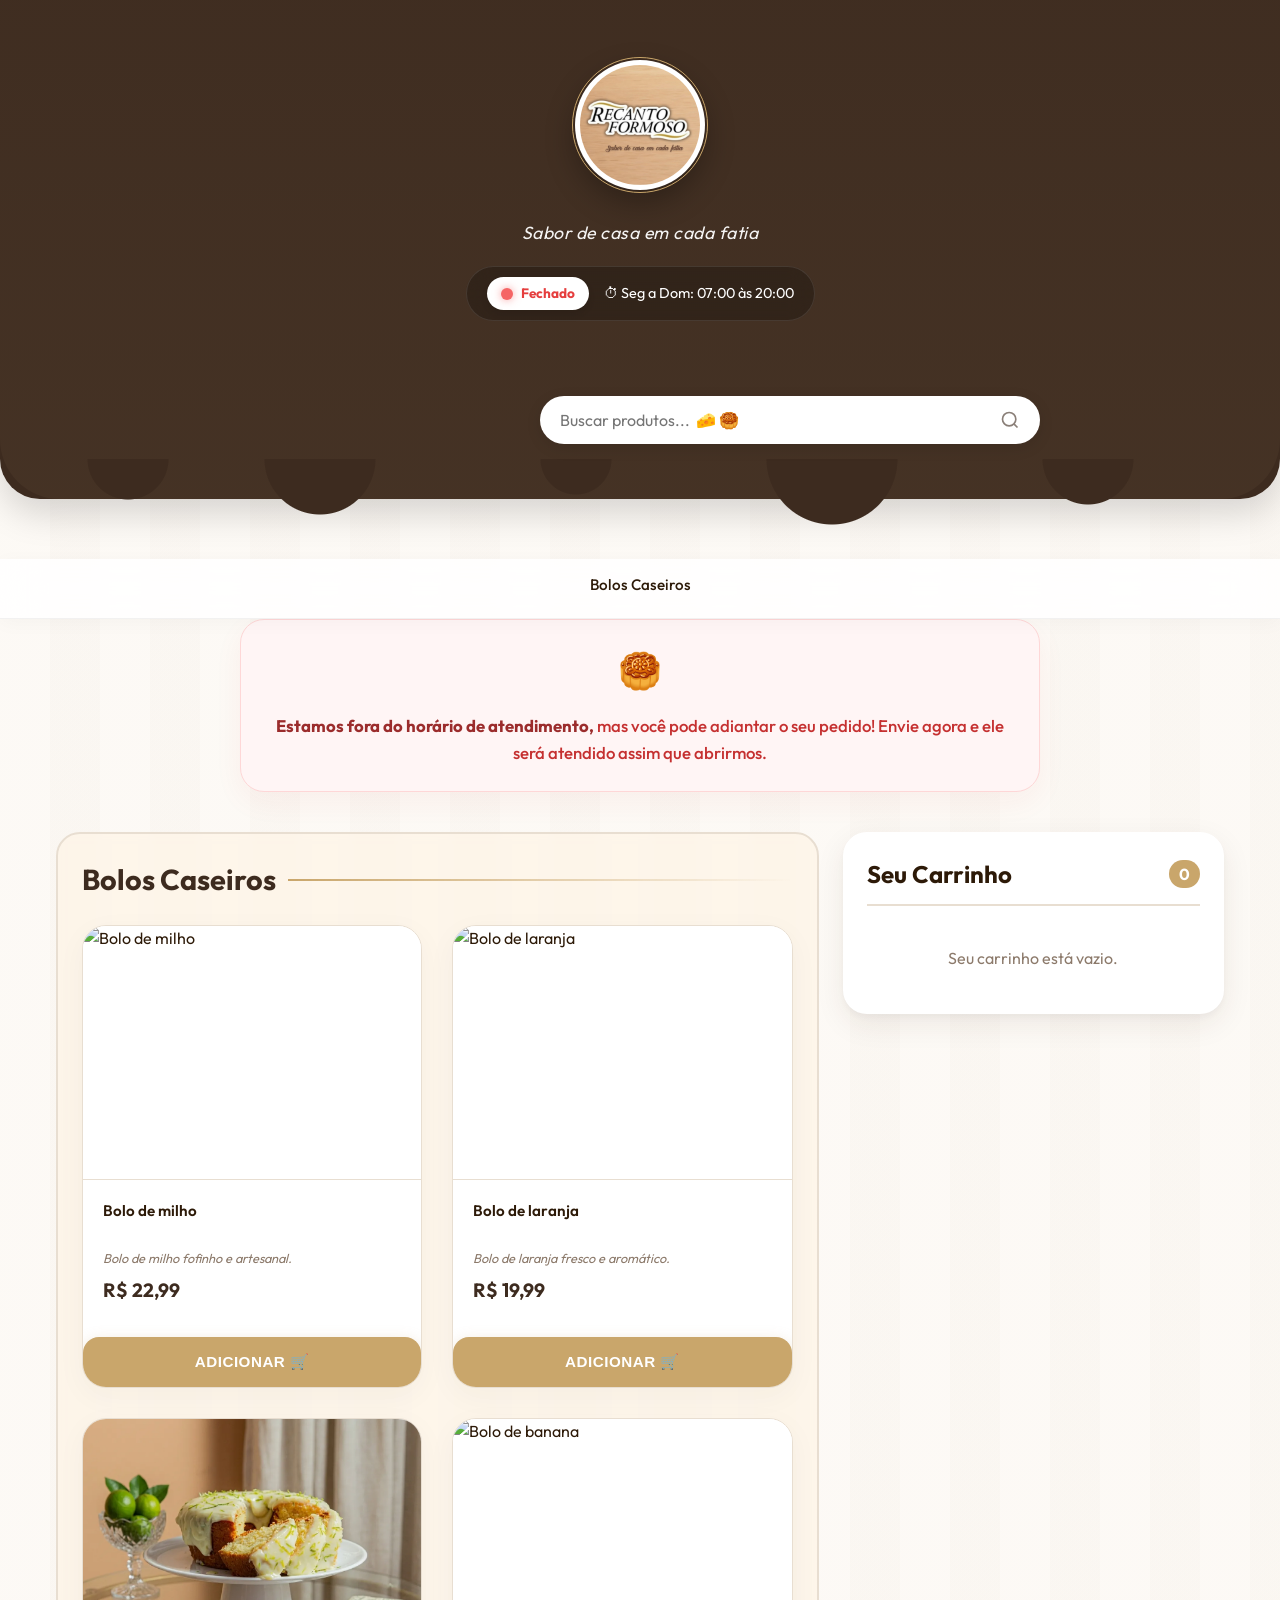
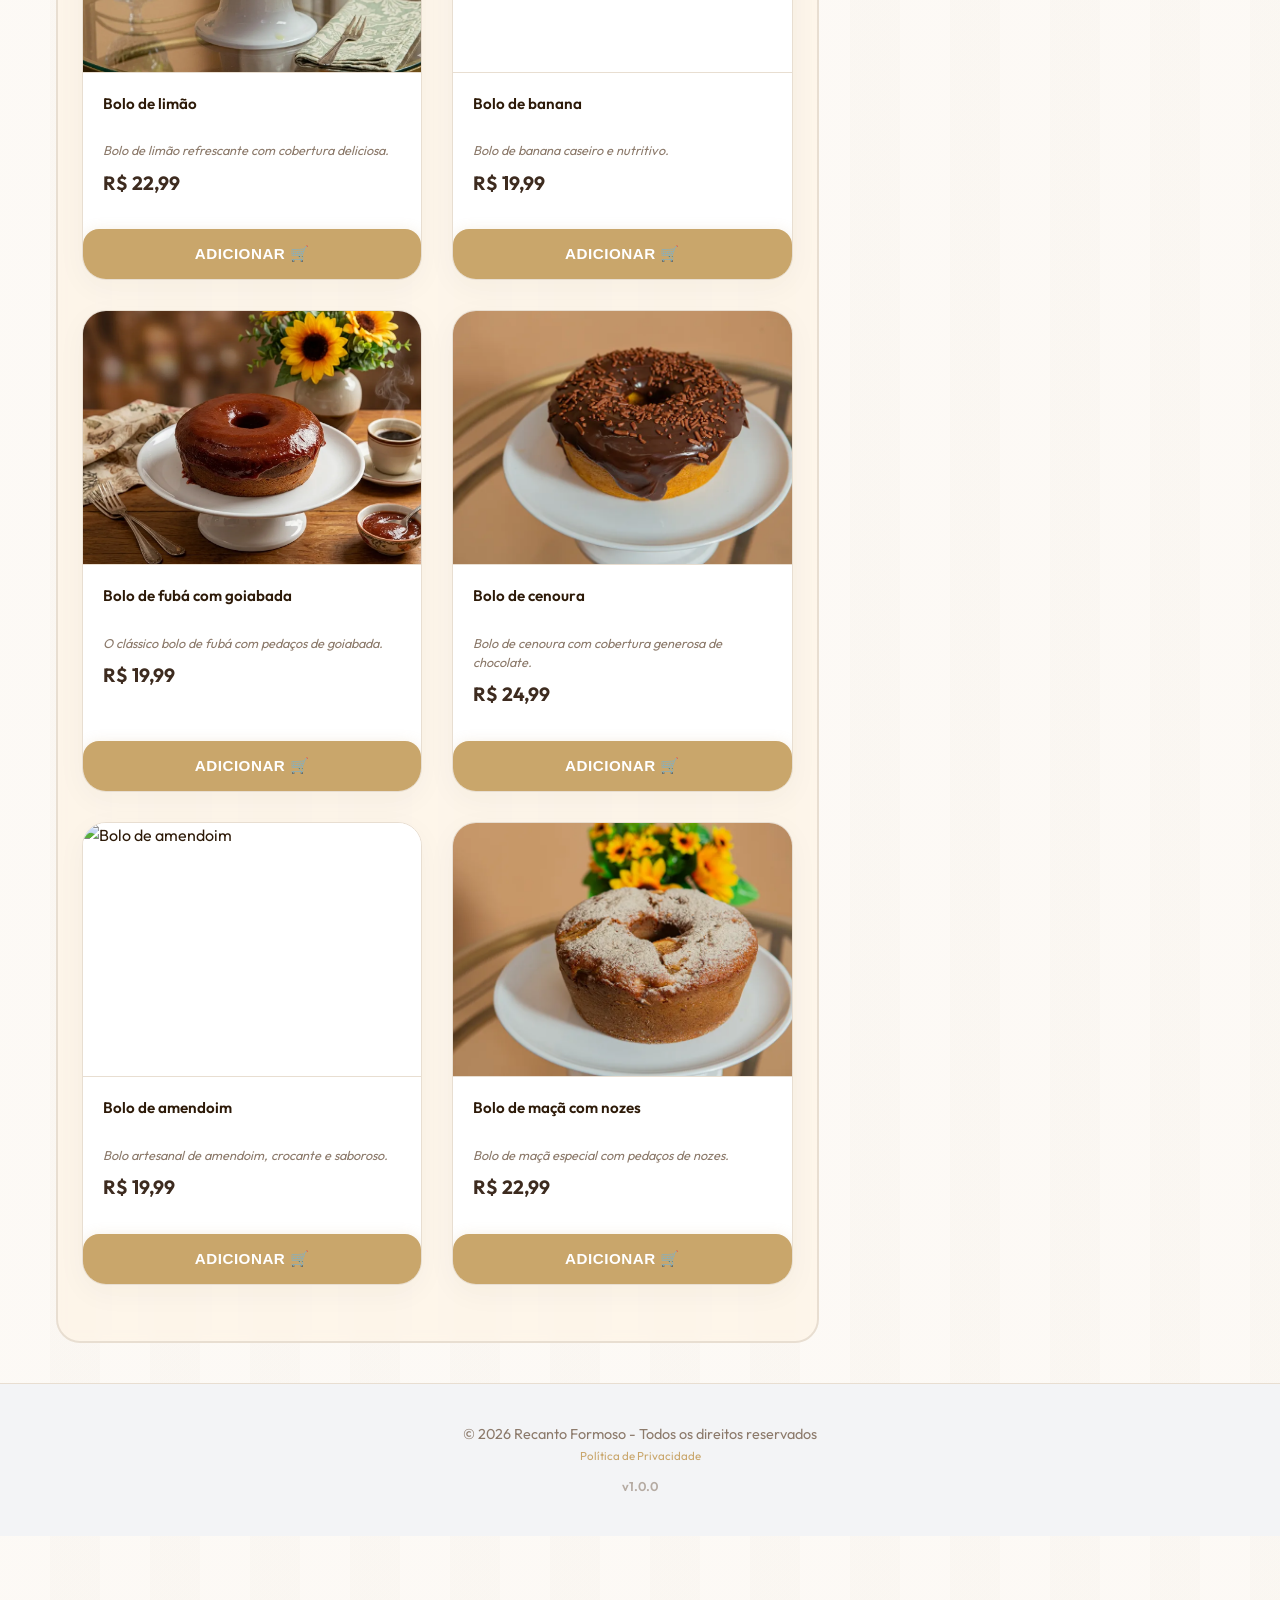
==== index.html @ d9a9cc1a "style: replace cream cake emoji with caseiro cake emoji" ====
<!DOCTYPE html>
<html lang="pt-BR">

<head>
    <meta charset="UTF-8">
    <meta name="viewport" content="width=device-width, initial-scale=1.0">
    <title>Recanto Formoso | Bolos Artesanais e Caseiros com Entrega</title>
    <meta name="description" content="Encomende os melhores bolos artesanais e caseiros de Taubaté no Recanto Formoso. Bolos frescos, receitas de família e entrega rápida em Taubaté e região. Peça pelo WhatsApp!">
    <meta name="keywords" content="bolos taubaté, bolo caseiro taubaté, entrega de bolos taubaté, recanto formoso, bolos artesanais">
    <link rel="icon" type="image/png" href="./favicon-96x96.png" sizes="96x96" />
    <link rel="shortcut icon" href="./favicon.ico" />
    <link rel="apple-touch-icon" sizes="180x180" href="./apple-touch-icon.png" />
    <meta name="apple-mobile-web-app-title" content="Recanto Formoso" />
    <meta name="mobile-web-app-capable" content="yes">
    <meta name="apple-mobile-web-app-capable" content="yes">
    <meta name="apple-mobile-web-app-status-bar-style" content="black-translucent">
    <meta name="theme-color" content="#4a3728">
    <link rel="canonical" href="https://bolos.recantoformoso.com/" />
    
    <!-- Open Graph / Facebook -->
    <meta property="og:type" content="website">
    <meta property="og:url" content="https://bolos.recantoformoso.com/">
    <meta property="og:title" content="Recanto Formoso | Bolos Artesanais">
    <meta property="og:description" content="Encomende os melhores bolos artesanais e caseiros de Taubaté. Peça pelo nosso aplicativo!">
    <meta property="og:image" content="https://bolos.recantoformoso.com/imgs/logo-recanto-fundo-out.png">

    <!-- Twitter -->
    <meta property="twitter:card" content="summary_large_image">
    <meta property="twitter:url" content="https://bolos.recantoformoso.com/">
    <meta property="twitter:title" content="Recanto Formoso | Bolos Artesanais">
    <meta property="twitter:description" content="Encomende os melhores bolos artesanais e caseiros de Taubaté. Peça pelo nosso aplicativo!">
    <meta property="twitter:image" content="https://bolos.recantoformoso.com/imgs/logo-recanto-fundo-out.png">

    <link rel="manifest" href="manifest.json" />
    <link rel="stylesheet" href="style.css">
    <link rel="preconnect" href="https://fonts.googleapis.com">
    <link rel="preconnect" href="https://fonts.gstatic.com" crossorigin>
    <link href="https://fonts.googleapis.com/css2?family=Outfit:wght@300;400;600;700&display=swap" rel="stylesheet">
    
    <!-- JSON-LD Structured Data for Local SEO -->
    <script type="application/ld+json">
    {
      "@context": "https://schema.org",
      "@type": "Bakery",
      "name": "Recanto Formoso",
      "image": "imgs/logo-recanto-fundo-out.png",
      "@id": "https://bolos.recantoformoso.com/",
      "url": "https://bolos.recantoformoso.com/",
      "telephone": "+5512992595613",
      "priceRange": "$",
      "address": {
        "@type": "PostalAddress",
        "streetAddress": "Recanto Formoso",
        "addressLocality": "Taubaté",
        "addressRegion": "SP",
        "addressCountry": "BR"
      },
      "openingHoursSpecification": {
        "@type": "OpeningHoursSpecification",
        "dayOfWeek": [
          "Monday", "Tuesday", "Wednesday", "Thursday", "Friday", "Saturday", "Sunday"
        ],
        "opens": "07:00",
        "closes": "20:00"
      },
      "areaServed": [
        {
          "@type": "City",
          "name": "Taubaté"
        },
        {
          "@type": "City",
          "name": "Tremembé"
        },
        {
          "@type": "City",
          "name": "Pindamonhangaba"
        }
      ]
    }
    </script>
</head>

<body>

    <!-- Header / Banner -->
    <header class="store-header">
        <div class="header-overlay"></div>
        <div class="header-content">
            <img src="imgs/logo.jpeg" alt="Recanto Formoso" class="store-logo">
            <h1 class="store-name hidden">Recanto Formoso</h1>
            <p class="store-subtitle">Sabor de casa em cada fatia</p>
            <div class="store-info">
                <div id="store-status" class="status-badge">
                    <span class="status-dot"></span>
                    <span class="status-text">Fechado</span>
                </div>
                <span class="opening-hours">⏱ Seg a Dom: 07:00 às 20:00</span>
            </div>

            <!-- Search Bar -->
            <div class="search-container">
                <input type="text" id="product-search" placeholder="Buscar produtos...  🧀 🥮" onkeyup="filterMenu()">
                <svg class="search-icon" viewBox="0 0 24 24" width="20" height="20" stroke="currentColor"
                    stroke-width="2" fill="none">
                    <circle cx="11" cy="11" r="8"></circle>
                    <line x1="21" y1="21" x2="16.65" y2="16.65"></line>
                </svg>
            </div>
        </div>
    </header>

    <!-- Category Nav Bar -->
    <nav class="category-nav" id="category-nav">
        <!-- Categories will be injected here -->
    </nav>

    <!-- Out of hours banner -->
    <div id="closed-banner" class="closed-banner hidden">
        <div class="banner-content">
            <div class="banner-header-icon">🥮</div>
            <p><strong>Estamos fora do horário de atendimento,</strong> mas você pode adiantar o seu pedido! Envie agora e ele será atendido assim que abrirmos.</p>
        </div>
    </div>

    <!-- Main Container -->
    <main class="container">
        <!-- Menu Section -->
        <section class="menu-section" id="menu-section">
            <!-- Categories will be injected here -->
        </section>

        <!-- Cart Section -->
        <section class="cart-section">
            <div class="cart-header">
                <h2>Seu Carrinho</h2>
                <span id="cart-count" class="cart-badge">0</span>
            </div>

            <div id="cart-items" class="cart-items">
                <p class="empty-cart-msg">Seu carrinho está vazio.</p>
            </div>

            <div class="cart-summary hidden" id="cart-summary">
                <div class="cart-row">
                    <span>Subtotal:</span>
                    <span id="subtotal-price">R$ 0,00</span>
                </div>
                <div class="cart-row" id="delivery-fee-row">
                    <span>Taxa de Entrega:</span>
                    <span id="delivery-fee-value">R$ 0,00</span>
                </div>
                <div class="cart-total">
                    <span>Total:</span>
                    <span id="total-price">R$ 0,00</span>
                </div>

                <div class="checkout-form">
                    <h3>Finalizar Pedido</h3>

                    <div class="form-group">
                        <label for="customer-name">Seu Nome</label>
                        <input type="text" id="customer-name" placeholder="Ex: João Silva" required>
                    </div>

                    <div class="form-group">
                        <label>Tipo de Entrega</label>
                        <div class="delivery-options">
                            <label class="radio-label">
                                <input type="radio" name="delivery-type" value="entrega"
                                    onchange="toggleAddress()">
                                Entregar em Casa
                            </label>
                            <label class="radio-label">
                                <input type="radio" name="delivery-type" value="retirada" checked onchange="toggleAddress()">
                                Retirar na Loja
                            </label>
                        </div>
                    </div>

                    <div class="form-group" id="address-group">
                        <label for="customer-address">Endereço de Entrega</label>
                        <input type="text" id="customer-address" placeholder="Rua, Número, Bairro">
                    </div>

                    <div class="form-group">
                        <label for="order-notes">Observações (opcional)</label>
                        <textarea id="order-notes" rows="2"
                            placeholder="Ex: Troco para 50, sem açúcar no suco..."></textarea>
                    </div>

                    <button class="btn-primary" id="btn-checkout" onclick="sendToWhatsApp()">
                        <svg viewBox="0 0 24 24" width="24" height="24" stroke="currentColor" stroke-width="2"
                            fill="none" stroke-linecap="round" stroke-linejoin="round">
                            <path
                                d="M22 16.92v3a2 2 0 0 1-2.18 2 19.79 19.79 0 0 1-8.63-3.07 19.5 19.5 0 0 1-6-6 19.79 19.79 0 0 1-3.07-8.67A2 2 0 0 1 4.11 2h3a2 2 0 0 1 2 1.72 12.84 12.84 0 0 0 .7 2.81 2 2 0 0 1-.45 2.11L8.09 9.91a16 16 0 0 0 6 6l1.27-1.27a2 2 0 0 1 2.11-.45 12.84 12.84 0 0 0 2.81.7A2 2 0 0 1 22 16.92z">
                            </path>
                        </svg>
                        Enviar pedido pelo WhatsApp
                    </button>
                </div>
            </div>
        </section>
    </main>

    <!-- Floating Cart Button for Mobile -->
    <button class="floating-cart" id="floating-cart" onclick="scrollToCart()">
        <div class="floating-cart-content">
            <span class="floating-cart-icon">🛒</span>
            <div class="floating-cart-info">
                <span class="floating-cart-text">Ver Carrinho</span>
                <span class="floating-cart-details">
                    <span id="floating-cart-count">0</span> itens • <span id="floating-cart-total">R$ 0,00</span>
                </span>
            </div>
        </div>
    </button>

    <footer class="main-footer">
        <p>&copy; 2026 Recanto Formoso - Todos os direitos reservados</p>
        <p><a href="privacidade.html" style="color: #c9a66b; text-decoration: none; font-size: 0.8em;">Política de Privacidade</a></p>
        <p class="app-version">v<span id="app-version-val">0.0.0</span></p>
    </footer>

    <script src="data.js"></script>
    <script src="app.js"></script>
</body>

</html>
---- style.css ----
:root {
    --primary: #3d2b1f; /* Marrom Chocolate Intenso */
    --primary-light: #4a3728;
    --accent: #c9a66b; /* Dourado Logo */
    --accent-light: #dfc18d;
    --bg-color: #faf7f2; /* Creme suave */
    --card-bg: #ffffff;
    --text-main: #2d1a08;
    --text-muted: #8c7a6b;
    --success: #27ae60;
    --danger: #e74c3c;
    --border: #e8ded1;
    --shadow: 0 10px 30px rgba(61, 43, 31, 0.08), 0 4px 8px rgba(61, 43, 31, 0.04);
    --border-radius: 24px;
}

/* Simulação de textura de madeira */
.wood-texture {
    background-color: #fdfaf6;
    background-image: 
        repeating-linear-gradient(90deg, transparent, transparent 50px, rgba(210, 193, 174, 0.1) 50px, rgba(210, 193, 174, 0.1) 100px),
        linear-gradient(rgba(255, 255, 255, 0.5), rgba(255, 255, 255, 0.5));
}

* {
    margin: 0;
    padding: 0;
    box-sizing: border-box;
}

body {
    font-family: 'Outfit', sans-serif;
    background-color: var(--bg-color);
    background-image: 
        repeating-linear-gradient(90deg, transparent, transparent 50px, rgba(210, 193, 174, 0.05) 50px, rgba(210, 193, 174, 0.05) 100px),
        linear-gradient(rgba(253, 250, 246, 0.8), rgba(253, 250, 246, 0.8));
    color: var(--text-main);
    line-height: 1.5;
    padding-bottom: 80px;
    /* space for mobile floating cart */
}

/* Header */
.store-header {
    position: relative;
    background: #4a3728;
    padding: 60px 20px 120px 20px;
    text-align: center;
    color: white;
    border-bottom-left-radius: 60px;
    border-bottom-right-radius: 60px;
    box-shadow: 0 15px 35px rgba(0,0,0,0.2);
    margin-bottom: 80px;
    overflow: visible;
}

/* Efeito Chocolate Pingando Mais Orgânico */
.store-header::after {
    content: "";
    position: absolute;
    bottom: -40px;
    left: 0;
    width: 100%;
    height: 80px;
    background-image: 
        radial-gradient(circle at 10% 0%, var(--primary) 40px, transparent 41px),
        radial-gradient(circle at 25% 0%, var(--primary) 55px, transparent 56px),
        radial-gradient(circle at 45% 0%, var(--primary) 35px, transparent 36px),
        radial-gradient(circle at 65% 0%, var(--primary) 65px, transparent 66px),
        radial-gradient(circle at 85% 0%, var(--primary) 45px, transparent 46px);
    background-size: 100% 100%;
    z-index: 1;
}

.header-content {
    position: relative;
    z-index: 2;
    max-width: 800px;
    margin: 0 auto;
}

.store-logo {
    width: 130px;
    height: 130px;
    aspect-ratio: 1 / 1;
    object-fit: cover;
    border-radius: 50%;
    border: 5px solid rgba(255, 255, 255, 0.2);
    margin-bottom: 24px;
    background: white;
    box-shadow: 0 12px 30px rgba(0, 0, 0, 0.3);
    transition: all 0.4s cubic-bezier(0.175, 0.885, 0.32, 1.275);
    outline: 1px solid var(--accent);
    outline-offset: 2px;
}

.store-logo:hover {
    transform: scale(1.08) rotate(5deg);
}

.store-name {
    font-size: 2.5rem;
    font-weight: 700;
    margin-bottom: 8px;
    text-shadow: 1px 1px 3px rgba(0, 0, 0, 0.2);
}

.store-subtitle {
    font-size: 1.1rem;
    font-weight: 400;
    opacity: 0.95;
    margin-bottom: 20px;
    letter-spacing: 0.5px;
    font-style: italic;
}

.store-header {
    position: relative;
    background: var(--primary);
    padding: 60px 20px 80px 20px;
    text-align: center;
    color: white;
    border-bottom-left-radius: 40px;
    border-bottom-right-radius: 40px;
    box-shadow: 0 15px 35px rgba(0,0,0,0.15);
    margin-bottom: 60px;
    overflow: visible;
}

.header-overlay {
    position: absolute;
    top: 0;
    left: 0;
    width: 100%;
    height: 100%;
    background: linear-gradient(180deg, rgba(74, 55, 40, 0.2) 0%, rgba(74, 55, 40, 0.6) 100%);
    border-bottom-left-radius: 60px;
    border-bottom-right-radius: 60px;
    pointer-events: none;
}

.store-info {
    display: inline-flex;
    align-items: center;
    justify-content: center;
    gap: 15px;
    background: rgba(0, 0, 0, 0.25);
    padding: 10px 20px;
    border-radius: 100px;
    backdrop-filter: blur(12px);
    border: 1px solid rgba(255, 255, 255, 0.1);
    font-size: 0.9rem;
    margin-bottom: 25px;
}

/* Search Container repositioned to float */
.search-container {
    position: absolute;
    bottom: -25px;
    left: 50%;
    transform: translateX(-50%);
    width: 90%;
    max-width: 600px;
    z-index: 10;
}

.search-container input {
    width: 100%;
    padding: 16px 50px 16px 24px;
    border-radius: 50px;
    border: none;
    background: white;
    box-shadow: 0 10px 30px rgba(0, 0, 0, 0.1);
    font-size: 1rem;
    color: var(--text-main);
    outline: none;
    transition: all 0.3s ease;
}

.search-container input:focus {
    box-shadow: 0 10px 35px rgba(201, 166, 107, 0.2);
    transform: translateY(-2px);
}

.search-icon {
    position: absolute;
    right: 20px;
    top: 50%;
    transform: translateY(-50%);
    color: var(--accent);
}

.hidden {
    display: none !important;
}

/* Container Layout */
.container {
    max-width: 1200px;
    margin: 20px auto;
    padding: 0 16px;
    display: grid;
    grid-template-columns: 1fr;
    gap: 24px;
}

@media (min-width: 768px) {
    .container {
        grid-template-columns: 2fr 1fr;
        align-items: start;
    }
}

/* Menu Section */
.menu-section {
    background: rgba(254, 244, 229, 0.7);
    padding: 24px;
    border-radius: var(--border-radius);
    border: 2px solid var(--border);
    backdrop-filter: blur(5px);
}

.category-block {
    margin-bottom: 32px;
}

.category-title {
    font-size: 1.8rem;
    font-weight: 700;
    margin-bottom: 24px;
    color: var(--primary);
    display: flex;
    align-items: center;
    gap: 12px;
}

.category-title::after {
    content: "";
    flex: 1;
    height: 2px;
    background: linear-gradient(90deg, var(--accent) 0%, transparent 100%);
}

.product-grid {
    display: grid;
    grid-template-columns: 1fr; /* Default mobile is 1 col for impact */
    gap: 20px;
}

@media (min-width: 480px) {
    .product-grid {
        grid-template-columns: repeat(2, 1fr);
        gap: 16px;
    }
}

@media (min-width: 992px) {
    .product-grid {
        grid-template-columns: repeat(auto-fill, minmax(280px, 1fr));
        gap: 30px;
    }
}

.product-card {
    background: var(--card-bg);
    border-radius: var(--border-radius);
    padding: 0;
    box-shadow: 0 8px 30px rgba(61, 43, 31, 0.04);
    display: flex;
    flex-direction: column;
    border: 1px solid var(--border);
    transition: all 0.5s cubic-bezier(0.23, 1, 0.32, 1);
    height: 100%;
    overflow: hidden;
}

.product-card:hover {
    transform: translateY(-10px);
    box-shadow: 0 20px 45px rgba(61, 43, 31, 0.15);
    border-color: var(--accent);
}

.product-image {
    width: 100%;
    aspect-ratio: 4/3;
    object-fit: cover;
    background: #fff;
    border-bottom: 1px solid var(--border);
    transition: transform 0.5s ease;
}

.product-card:hover .product-image {
    transform: scale(1.1);
}

.product-info {
    padding: 20px;
    flex: 1;
    display: flex;
    flex-direction: column;
}

.product-name {
    font-size: 0.95rem;
    font-weight: 600;
    margin-bottom: 4px;
    display: -webkit-box;
    -webkit-line-clamp: 2;
    -webkit-box-orient: vertical;
    overflow: hidden;
    height: 2.8rem;
}

.product-unit {
    font-size: 0.8rem;
    color: var(--text-muted);
    margin-bottom: 8px;
    font-style: italic;
}

.product-price {
    font-weight: 700;
    color: var(--primary);
    font-size: 1.2rem;
    margin-bottom: 12px;
    display: flex;
    justify-content: space-between;
}

.btn-add {
    background: var(--accent);
    color: white;
    border: none;
    padding: 16px;
    border-radius: 16px;
    font-weight: 700;
    font-size: 0.95rem;
    cursor: pointer;
    width: 100%;
    display: flex;
    align-items: center;
    justify-content: center;
    gap: 10px;
    text-transform: uppercase;
    letter-spacing: 0.5px;
    transition: all 0.3s;
    box-shadow: 0 4px 15px rgba(201, 166, 107, 0.3);
}

.btn-add:hover {
    background: var(--primary);
    transform: translateY(-2px);
}

.btn-add:active {
    transform: scale(0.95);
}

.qty-selector {
    display: flex;
    align-items: center;
    justify-content: space-between;
    background: #f8f9fa;
    padding: 8px;
    border-radius: 16px;
    border: 1px solid var(--border);
}

.btn-qty-card {
    width: 44px;
    height: 44px;
    border-radius: 12px;
    border: none;
    background: white;
    color: var(--primary);
    font-weight: 700;
    font-size: 1.2rem;
    cursor: pointer;
    box-shadow: 0 2px 5px rgba(0,0,0,0.05);
    display: flex;
    align-items: center;
    justify-content: center;
    transition: all 0.2s;
}

.btn-qty-card:active {
    background: var(--border);
}

.card-qty-value {
    font-weight: 800;
    font-size: 1.2rem;
    color: var(--primary);
}

/* Cart Section */
.cart-section {
    background: var(--card-bg);
    border-radius: var(--border-radius);
    padding: 24px;
    box-shadow: var(--shadow);
    position: sticky;
    top: 20px;
}

.cart-header {
    display: flex;
    justify-content: space-between;
    align-items: center;
    margin-bottom: 20px;
    border-bottom: 2px solid var(--border);
    padding-bottom: 12px;
}

.cart-badge {
    background: var(--accent);
    color: white;
    padding: 2px 10px;
    border-radius: 20px;
    font-weight: bold;
}

.empty-cart-msg {
    color: var(--text-muted);
    text-align: center;
    padding: 20px 0;
}

.cart-item {
    display: flex;
    justify-content: space-between;
    align-items: center;
    padding: 12px 0;
    border-bottom: 1px solid #f3f4f6;
}

.cart-item-info {
    flex: 1;
}

.cart-item-name {
    font-weight: 600;
    font-size: 0.95rem;
}

.cart-item-price {
    color: var(--text-muted);
    font-size: 0.9rem;
}

.cart-controls {
    display: flex;
    align-items: center;
    gap: 8px;
}

.btn-qty {
    background: #f3f4f6;
    border: none;
    width: 28px;
    height: 28px;
    border-radius: 6px;
    font-weight: bold;
    cursor: pointer;
    color: var(--text-main);
}

.btn-qty:hover {
    background: #e5e7eb;
}

.cart-qty {
    font-weight: 600;
    min-width: 20px;
    text-align: center;
}

/* Checkout Form */
.cart-row {
    display: flex;
    justify-content: space-between;
    margin-bottom: 8px;
    font-size: 0.95rem;
    color: var(--text-muted);
}

.cart-total {
    display: flex;
    justify-content: space-between;
    font-size: 1.3rem;
    font-weight: 700;
    margin: 15px 0 20px 0;
    padding-top: 15px;
    border-top: 2px dashed #e5e7eb;
}

.checkout-form h3 {
    margin-bottom: 16px;
}

.form-group {
    margin-bottom: 16px;
}

.form-group label {
    display: block;
    margin-bottom: 6px;
    font-weight: 600;
    font-size: 0.95rem;
}

input[type="text"],
textarea {
    width: 100%;
    padding: 12px;
    border: 1px solid #d1d5db;
    border-radius: 8px;
    font-family: inherit;
    font-size: 1rem;
    outline: none;
    transition: border-color 0.2s;
}

input[type="text"]:focus,
textarea:focus {
    border-color: var(--accent);
}

.delivery-options {
    display: flex;
    gap: 16px;
}

.radio-label {
    display: flex;
    align-items: center;
    gap: 6px;
    cursor: pointer;
    font-size: 0.95rem;
}

.status-badge {
    padding: 6px 14px;
    border-radius: 50px;
    font-size: 0.85rem;
    font-weight: 700;
    display: flex;
    align-items: center;
    gap: 8px;
    background: white;
    box-shadow: 0 4px 10px rgba(0, 0, 0, 0.1);
}

.status-dot {
    width: 12px;
    height: 12px;
    border-radius: 50%;
}

.status-badge.closed .status-text {
    color: #e53e3e;
}

.status-badge.closed .status-dot {
    background: #f56565;
    box-shadow: 0 0 8px rgba(245, 101, 101, 0.6);
}

.status-badge.open .status-text {
    color: #38a169;
}

.status-badge.open .status-dot {
    background: #48bb78;
    box-shadow: 0 0 8px rgba(72, 187, 120, 0.6);
}

.btn-primary {
    background: var(--success);
    color: white;
    border: none;
    width: 100%;
    padding: 14px;
    border-radius: 8px;
    font-size: 1.1rem;
    font-weight: 700;
    cursor: pointer;
    display: flex;
    justify-content: center;
    align-items: center;
    gap: 10px;
    transition: background 0.2s;
    font-family: inherit;
    margin-top: 20px;
}

.btn-primary:hover {
    background: #15803d;
}

.btn-primary:disabled {
    background: #9ca3af;
    cursor: not-allowed;
}

/* Mobile Floating Cart Button */
.floating-cart {
    position: fixed;
    bottom: 30px;
    left: 20px;
    right: 20px;
    background: #3d2b1f; /* Darker brown bar */
    color: #dfc18d; /* Gold text */
    border: none;
    padding: 16px 24px;
    border-radius: 20px;
    font-family: inherit;
    box-shadow: 0 15px 40px rgba(0, 0, 0, 0.4);
    z-index: 100;
    display: none;
    cursor: pointer;
    transition: all 0.3s cubic-bezier(0.23, 1, 0.32, 1);
    border: 1px solid rgba(255, 255, 255, 0.05);
}

.floating-cart:active {
    transform: scale(0.95);
}

.floating-cart-content {
    display: flex;
    align-items: center;
    gap: 15px;
    text-align: left;
}

.floating-cart-icon {
    font-size: 1.5rem;
    background: rgba(197, 157, 51, 0.15);
    width: 45px;
    height: 45px;
    display: flex;
    align-items: center;
    justify-content: center;
    border-radius: 12px;
    color: var(--accent);
}

.floating-cart-info {
    display: flex;
    flex-direction: column;
}

.floating-cart-text {
    font-size: 0.95rem;
    font-weight: 700;
    text-transform: uppercase;
    letter-spacing: 1px;
    color: white;
}

.floating-cart-details {
    font-size: 1.1rem;
    font-weight: 800;
    color: var(--accent);
}

@media (max-width: 767px) {
    .floating-cart {
        display: block;
    }
}

/* Footer */
.main-footer {
    text-align: center;
    padding: 40px 20px;
    background: #f3f4f6;
    color: var(--text-muted);
    font-size: 0.9rem;
    border-top: 1px solid var(--border);
    margin-top: 40px;
}

.app-version {
    margin-top: 10px;
    opacity: 0.6;
    font-size: 0.8rem;
    font-weight: 600;
}

/* Search Bar */
.search-container {
    margin-top: 25px;
    position: relative;
    max-width: 500px;
    margin-left: auto;
    margin-right: auto;
}

#product-search {
    width: 100%;
    padding: 14px 20px;
    padding-right: 50px;
    border-radius: 30px;
    border: none;
    font-size: 1rem;
    box-shadow: 0 4px 15px rgba(0, 0, 0, 0.1);
    outline: none;
    transition: all 0.3s;
}

#product-search:focus {
    box-shadow: 0 6px 20px rgba(0, 0, 0, 0.15);
    transform: translateY(-2px);
}

.search-icon {
    position: absolute;
    right: 20px;
    top: 50%;
    transform: translateY(-50%);
    color: var(--primary);
    opacity: 0.6;
}

/* Category Nav */
.category-nav {
    display: flex;
    overflow-x: auto;
    padding: 15px 20px;
    background: rgba(255, 255, 255, 0.85);
    backdrop-filter: blur(20px);
    border-bottom: 1px solid rgba(0, 0, 0, 0.05);
    gap: 25px;
    scrollbar-width: none;
    -ms-overflow-style: none;
    justify-content: center;
    position: sticky;
    top: 0;
    z-index: 40;
    box-shadow: 0 4px 20px rgba(0, 0, 0, 0.03);
}

.category-nav::-webkit-scrollbar {
    display: none;
}

.nav-item {
    white-space: nowrap;
    text-decoration: none;
    color: var(--text-main);
    font-weight: 500;
    font-size: 0.95rem;
    transition: all 0.2s;
    cursor: pointer;
    border-bottom: 2px solid transparent;
    padding-bottom: 4px;
}

.nav-item:hover {
    color: var(--accent);
}

.nav-item.active {
    color: var(--primary);
    font-weight: 700;
    border-bottom-color: var(--primary);
}

.nav-item.bold {
    font-weight: 800;
    text-transform: uppercase;
    color: var(--text-main);
}

@media (max-width: 767px) {
    .category-nav {
        justify-content: flex-start;
        padding: 12px 16px;
        gap: 20px;
    }
}

/* Closed Banner */
.closed-banner {
    background: #fff5f5;
    color: #c53030;
    margin: 0 auto 40px auto;
    max-width: 800px;
    border-radius: 24px;
    border: 1px solid #fed7d7;
    box-shadow: 0 10px 30px rgba(197, 48, 48, 0.05);
    animation: slideDown 0.6s cubic-bezier(0.175, 0.885, 0.32, 1.275);
    width: calc(100% - 32px);
}

.banner-content {
    display: flex;
    flex-direction: column;
    align-items: center;
    justify-content: center;
    gap: 12px;
    padding: 24px 30px;
    text-align: center;
}

.banner-header-icon {
    font-size: 2.2rem;
    margin-bottom: 5px;
}

.banner-content p {
    margin: 0;
    font-size: 1.05rem;
    line-height: 1.6;
    font-weight: 500;
    color: #c53030;
}

.banner-content strong {
    color: #9b2c2c;
    font-weight: 700;
}

@keyframes slideDown {
    from { transform: translateY(-20px); opacity: 0; }
    to { transform: translateY(0); opacity: 1; }
}

.hidden {
    display: none !important;
}

/* No Results */
.no-results {
    text-align: center;
    padding: 60px 20px;
    background: white;
    border-radius: var(--border-radius);
    border: 1px dashed var(--border);
}

.no-results p {
    font-size: 1.1rem;
    color: var(--text-muted);
    margin-bottom: 20px;
}

.btn-secondary {
    background: #f3f4f6;
    color: var(--text-main);
    border: 1px solid var(--border);
    padding: 10px 20px;
    border-radius: 8px;
    font-weight: 600;
    cursor: pointer;
    transition: all 0.2s;
}

.btn-secondary:hover {
    background: #e5e7eb;
}

/* Animations */
@keyframes pulse-animation {
    0% {
        transform: scale(1);
    }

    50% {
        transform: scale(1.05);
    }

    100% {
        transform: scale(1);
    }
}

.pulse {
    animation: pulse-animation 0.3s ease-in-out;
}
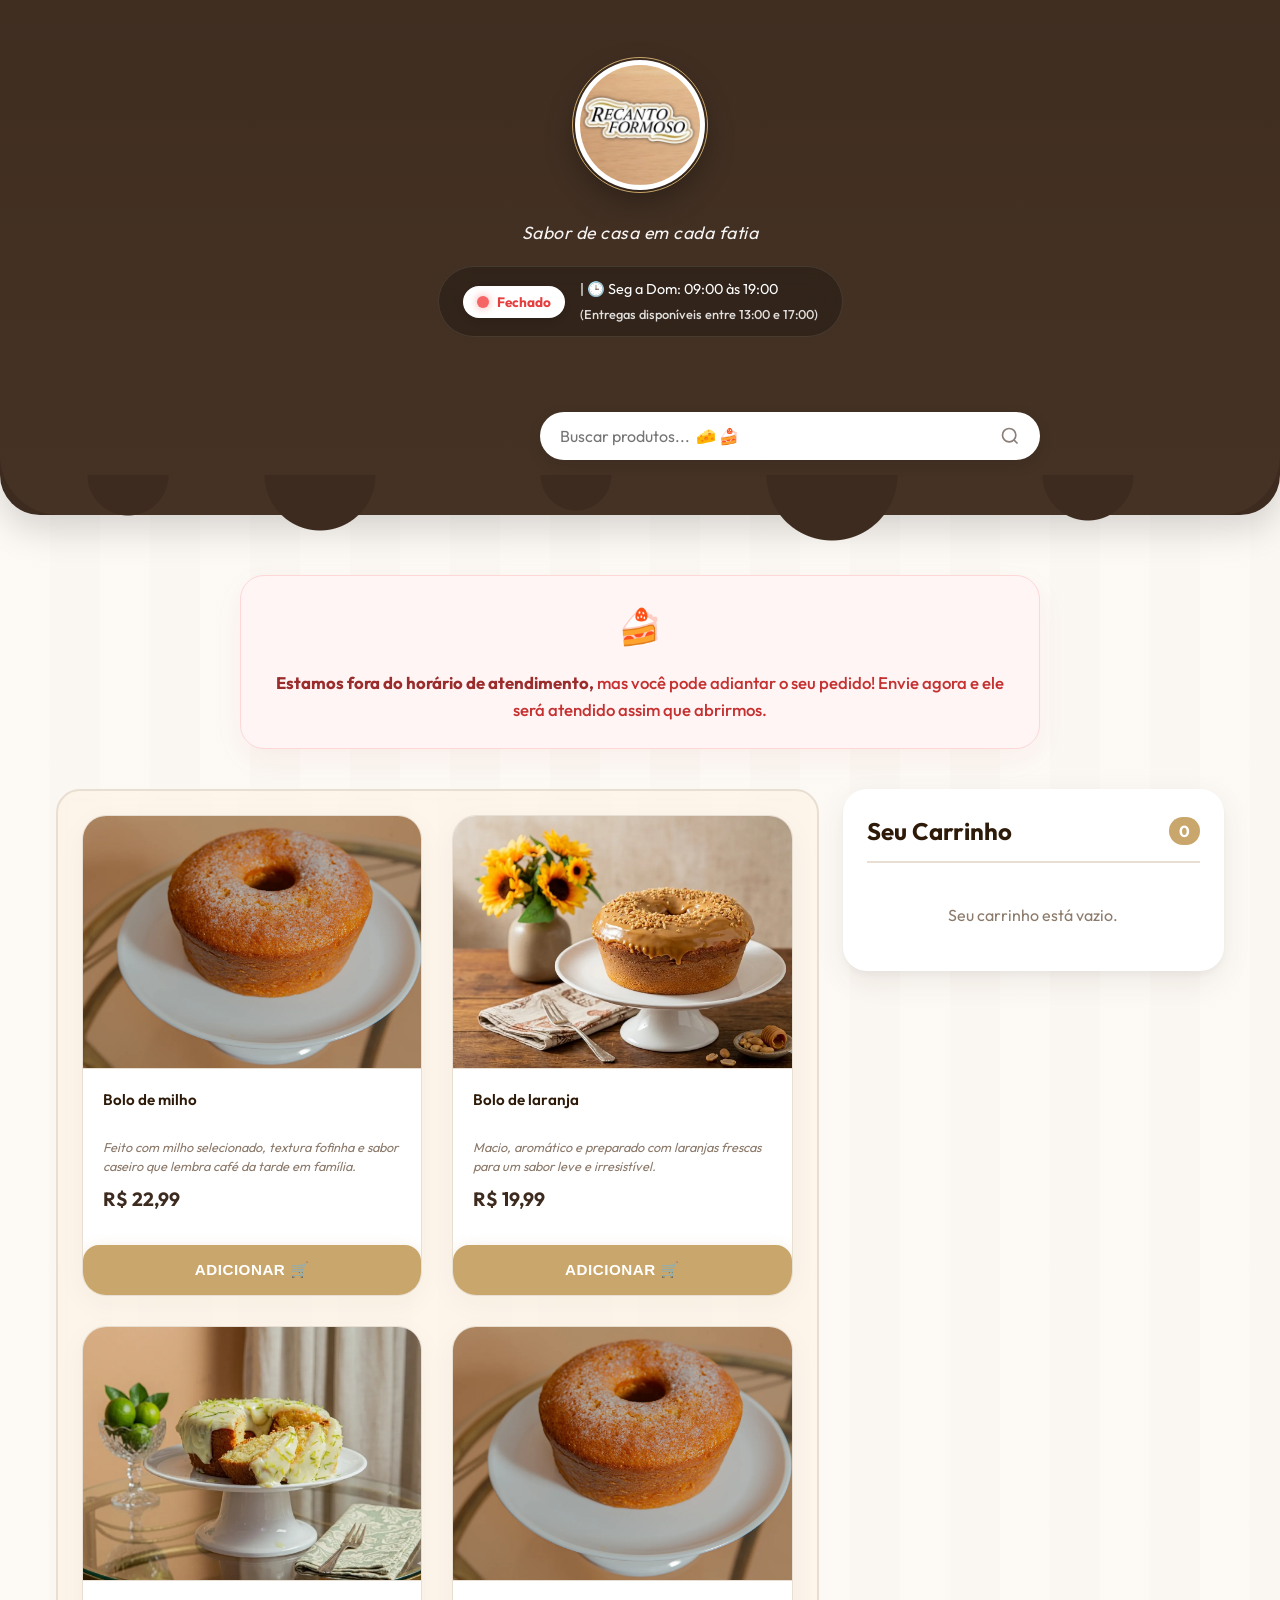
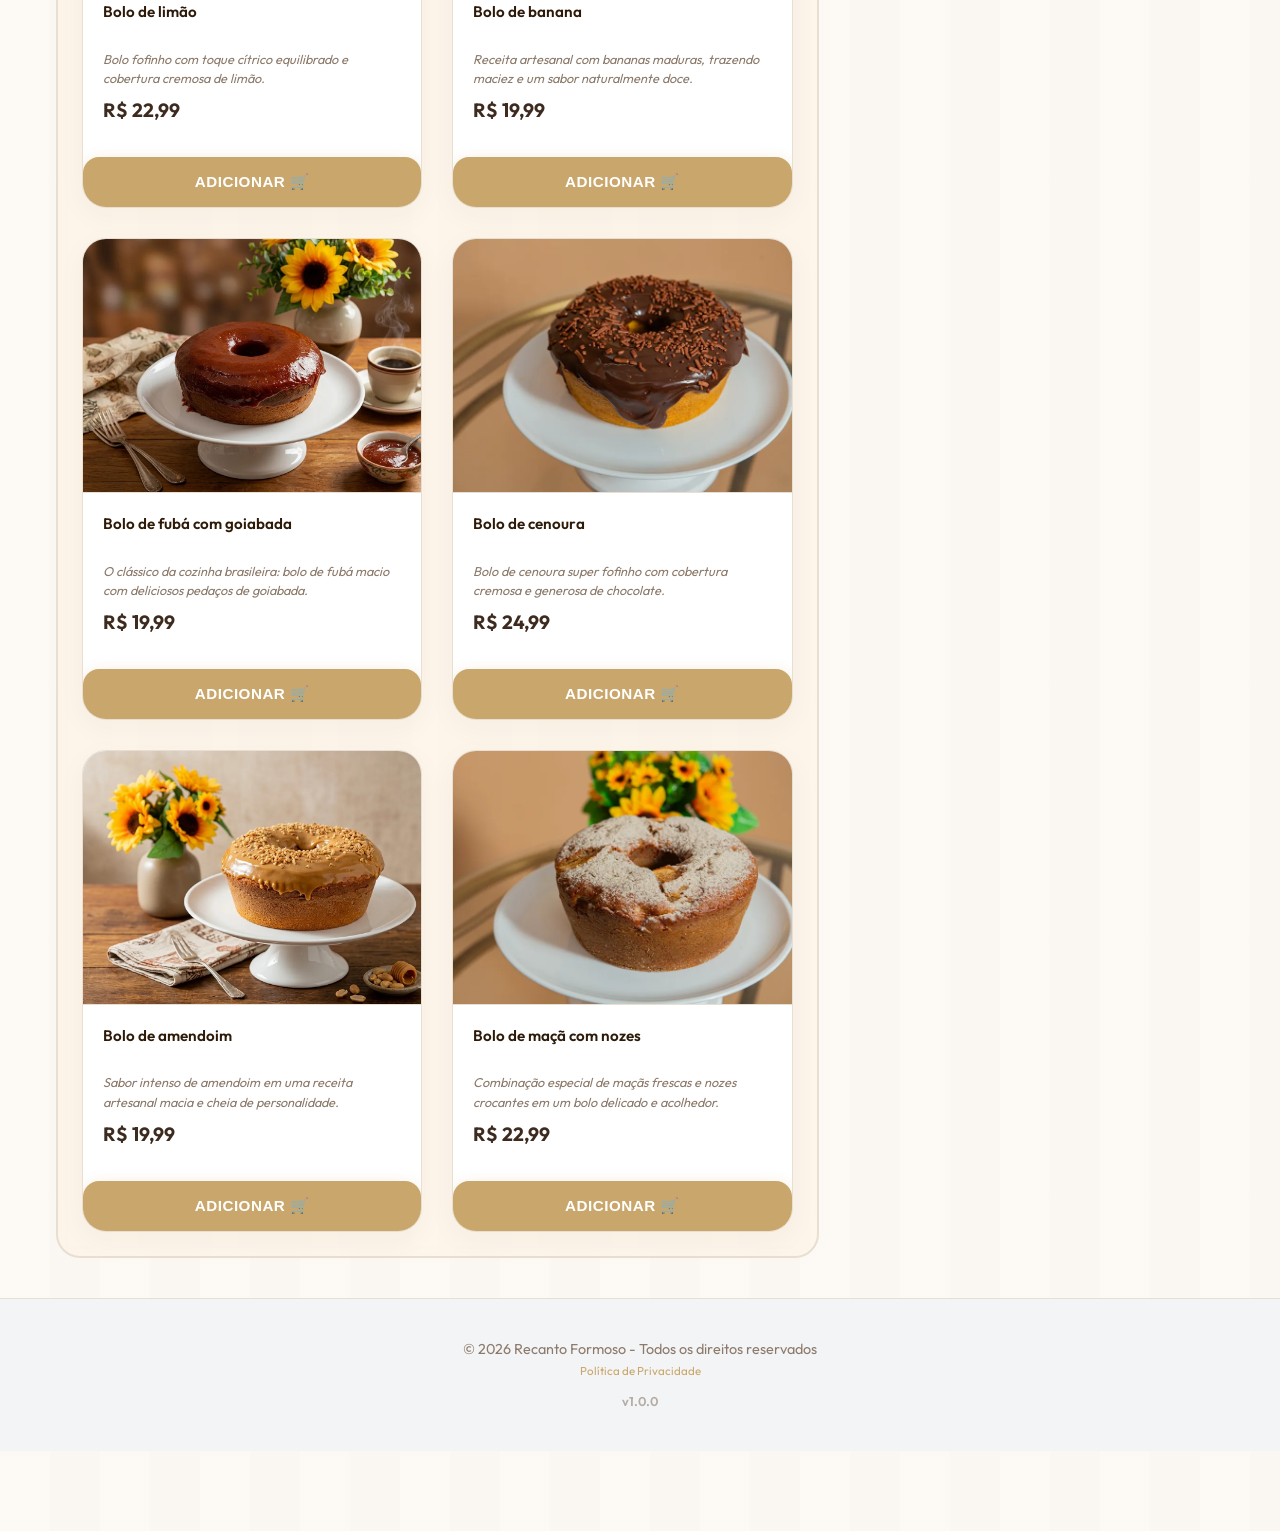
==== commit c4a20dbb: "feat: atualiza horario de funcionamento e informacoes de entrega" ====
--- a/index.html
+++ b/index.html
@@ -5,8 +5,10 @@
     <meta charset="UTF-8">
     <meta name="viewport" content="width=device-width, initial-scale=1.0">
     <title>Recanto Formoso | Bolos Artesanais e Caseiros com Entrega</title>
-    <meta name="description" content="Encomende os melhores bolos artesanais e caseiros de Taubaté no Recanto Formoso. Bolos frescos, receitas de família e entrega rápida em Taubaté e região. Peça pelo WhatsApp!">
-    <meta name="keywords" content="bolos taubaté, bolo caseiro taubaté, entrega de bolos taubaté, recanto formoso, bolos artesanais">
+    <meta name="description"
+        content="Encomende os melhores bolos artesanais e caseiros de Taubaté no Recanto Formoso. Bolos frescos, receitas de família e entrega rápida em Taubaté e região. Peça pelo WhatsApp!">
+    <meta name="keywords"
+        content="bolos taubaté, bolo caseiro taubaté, entrega de bolos taubaté, recanto formoso, bolos artesanais">
     <link rel="icon" type="image/png" href="./favicon-96x96.png" sizes="96x96" />
     <link rel="shortcut icon" href="./favicon.ico" />
     <link rel="apple-touch-icon" sizes="180x180" href="./apple-touch-icon.png" />
@@ -16,19 +18,21 @@
     <meta name="apple-mobile-web-app-status-bar-style" content="black-translucent">
     <meta name="theme-color" content="#4a3728">
     <link rel="canonical" href="https://bolos.recantoformoso.com/" />
-    
+
     <!-- Open Graph / Facebook -->
     <meta property="og:type" content="website">
     <meta property="og:url" content="https://bolos.recantoformoso.com/">
     <meta property="og:title" content="Recanto Formoso | Bolos Artesanais">
-    <meta property="og:description" content="Encomende os melhores bolos artesanais e caseiros de Taubaté. Peça pelo nosso aplicativo!">
+    <meta property="og:description"
+        content="Encomende os melhores bolos artesanais e caseiros de Taubaté. Peça pelo nosso aplicativo!">
     <meta property="og:image" content="https://bolos.recantoformoso.com/imgs/logo-recanto-fundo-out.png">
 
     <!-- Twitter -->
     <meta property="twitter:card" content="summary_large_image">
     <meta property="twitter:url" content="https://bolos.recantoformoso.com/">
     <meta property="twitter:title" content="Recanto Formoso | Bolos Artesanais">
-    <meta property="twitter:description" content="Encomende os melhores bolos artesanais e caseiros de Taubaté. Peça pelo nosso aplicativo!">
+    <meta property="twitter:description"
+        content="Encomende os melhores bolos artesanais e caseiros de Taubaté. Peça pelo nosso aplicativo!">
     <meta property="twitter:image" content="https://bolos.recantoformoso.com/imgs/logo-recanto-fundo-out.png">
 
     <link rel="manifest" href="manifest.json" />
@@ -36,7 +40,7 @@
     <link rel="preconnect" href="https://fonts.googleapis.com">
     <link rel="preconnect" href="https://fonts.gstatic.com" crossorigin>
     <link href="https://fonts.googleapis.com/css2?family=Outfit:wght@300;400;600;700&display=swap" rel="stylesheet">
-    
+
     <!-- JSON-LD Structured Data for Local SEO -->
     <script type="application/ld+json">
     {
@@ -60,8 +64,8 @@
         "dayOfWeek": [
           "Monday", "Tuesday", "Wednesday", "Thursday", "Friday", "Saturday", "Sunday"
         ],
-        "opens": "07:00",
-        "closes": "20:00"
+        "opens": "09:00",
+        "closes": "19:00"
       },
       "areaServed": [
         {
@@ -95,12 +99,15 @@
                     <span class="status-dot"></span>
                     <span class="status-text">Fechado</span>
                 </div>
-                <span class="opening-hours">⏱ Seg a Dom: 07:00 às 20:00</span>
+                <div class="opening-details">
+                    <span class="opening-hours">| 🕒 Seg a Dom: 09:00 às 19:00</span>
+                    <span class="delivery-info">(Entregas disponíveis entre 13:00 e 17:00)</span>
+                </div>
             </div>
 
             <!-- Search Bar -->
             <div class="search-container">
-                <input type="text" id="product-search" placeholder="Buscar produtos...  🧀 🥮" onkeyup="filterMenu()">
+                <input type="text" id="product-search" placeholder="Buscar produtos...  🧀 🍰" onkeyup="filterMenu()">
                 <svg class="search-icon" viewBox="0 0 24 24" width="20" height="20" stroke="currentColor"
                     stroke-width="2" fill="none">
                     <circle cx="11" cy="11" r="8"></circle>
@@ -118,8 +125,9 @@
     <!-- Out of hours banner -->
     <div id="closed-banner" class="closed-banner hidden">
         <div class="banner-content">
-            <div class="banner-header-icon">🥮</div>
-            <p><strong>Estamos fora do horário de atendimento,</strong> mas você pode adiantar o seu pedido! Envie agora e ele será atendido assim que abrirmos.</p>
+            <div class="banner-header-icon">🍰</div>
+            <p><strong>Estamos fora do horário de atendimento,</strong> mas você pode adiantar o seu pedido! Envie agora
+                e ele será atendido assim que abrirmos.</p>
         </div>
     </div>
 
@@ -167,12 +175,12 @@
                         <label>Tipo de Entrega</label>
                         <div class="delivery-options">
                             <label class="radio-label">
-                                <input type="radio" name="delivery-type" value="entrega"
-                                    onchange="toggleAddress()">
+                                <input type="radio" name="delivery-type" value="entrega" onchange="toggleAddress()">
                                 Entregar em Casa
                             </label>
                             <label class="radio-label">
-                                <input type="radio" name="delivery-type" value="retirada" checked onchange="toggleAddress()">
+                                <input type="radio" name="delivery-type" value="retirada" checked
+                                    onchange="toggleAddress()">
                                 Retirar na Loja
                             </label>
                         </div>
@@ -218,7 +226,8 @@
 
     <footer class="main-footer">
         <p>&copy; 2026 Recanto Formoso - Todos os direitos reservados</p>
-        <p><a href="privacidade.html" style="color: #c9a66b; text-decoration: none; font-size: 0.8em;">Política de Privacidade</a></p>
+        <p><a href="privacidade.html" style="color: #c9a66b; text-decoration: none; font-size: 0.8em;">Política de
+                Privacidade</a></p>
         <p class="app-version">v<span id="app-version-val">0.0.0</span></p>
     </footer>
 
--- a/style.css
+++ b/style.css
@@ -1,9 +1,12 @@
 :root {
-    --primary: #3d2b1f; /* Marrom Chocolate Intenso */
+    --primary: #3d2b1f;
+    /* Marrom Chocolate Intenso */
     --primary-light: #4a3728;
-    --accent: #c9a66b; /* Dourado Logo */
+    --accent: #c9a66b;
+    /* Dourado Logo */
     --accent-light: #dfc18d;
-    --bg-color: #faf7f2; /* Creme suave */
+    --bg-color: #faf7f2;
+    /* Creme suave */
     --card-bg: #ffffff;
     --text-main: #2d1a08;
     --text-muted: #8c7a6b;
@@ -17,7 +20,7 @@
 /* Simulação de textura de madeira */
 .wood-texture {
     background-color: #fdfaf6;
-    background-image: 
+    background-image:
         repeating-linear-gradient(90deg, transparent, transparent 50px, rgba(210, 193, 174, 0.1) 50px, rgba(210, 193, 174, 0.1) 100px),
         linear-gradient(rgba(255, 255, 255, 0.5), rgba(255, 255, 255, 0.5));
 }
@@ -31,7 +34,7 @@
 body {
     font-family: 'Outfit', sans-serif;
     background-color: var(--bg-color);
-    background-image: 
+    background-image:
         repeating-linear-gradient(90deg, transparent, transparent 50px, rgba(210, 193, 174, 0.05) 50px, rgba(210, 193, 174, 0.05) 100px),
         linear-gradient(rgba(253, 250, 246, 0.8), rgba(253, 250, 246, 0.8));
     color: var(--text-main);
@@ -49,7 +52,7 @@
     color: white;
     border-bottom-left-radius: 60px;
     border-bottom-right-radius: 60px;
-    box-shadow: 0 15px 35px rgba(0,0,0,0.2);
+    box-shadow: 0 15px 35px rgba(0, 0, 0, 0.2);
     margin-bottom: 80px;
     overflow: visible;
 }
@@ -62,7 +65,7 @@
     left: 0;
     width: 100%;
     height: 80px;
-    background-image: 
+    background-image:
         radial-gradient(circle at 10% 0%, var(--primary) 40px, transparent 41px),
         radial-gradient(circle at 25% 0%, var(--primary) 55px, transparent 56px),
         radial-gradient(circle at 45% 0%, var(--primary) 35px, transparent 36px),
@@ -122,7 +125,7 @@
     color: white;
     border-bottom-left-radius: 40px;
     border-bottom-right-radius: 40px;
-    box-shadow: 0 15px 35px rgba(0,0,0,0.15);
+    box-shadow: 0 15px 35px rgba(0, 0, 0, 0.15);
     margin-bottom: 60px;
     overflow: visible;
 }
@@ -141,16 +144,44 @@
 
 .store-info {
     display: inline-flex;
+    flex-direction: column;
     align-items: center;
     justify-content: center;
-    gap: 15px;
+    gap: 8px;
     background: rgba(0, 0, 0, 0.25);
-    padding: 10px 20px;
-    border-radius: 100px;
+    padding: 12px 24px;
+    border-radius: 20px;
     backdrop-filter: blur(12px);
     border: 1px solid rgba(255, 255, 255, 0.1);
     font-size: 0.9rem;
     margin-bottom: 25px;
+}
+
+.opening-details {
+    display: flex;
+    flex-direction: column;
+    gap: 4px;
+}
+
+.delivery-info {
+    display: block;
+    font-size: 0.8rem;
+    opacity: 0.85;
+    font-weight: 500;
+}
+
+@media (min-width: 600px) {
+    .store-info {
+        flex-direction: row;
+        border-radius: 100px;
+        gap: 15px;
+    }
+    
+    .opening-details {
+        flex-direction: column;
+        align-items: flex-start;
+        text-align: left;
+    }
 }
 
 /* Search Container repositioned to float */
@@ -243,7 +274,8 @@
 
 .product-grid {
     display: grid;
-    grid-template-columns: 1fr; /* Default mobile is 1 col for impact */
+    grid-template-columns: 1fr;
+    /* Default mobile is 1 col for impact */
     gap: 20px;
 }
 
@@ -376,7 +408,7 @@
     font-weight: 700;
     font-size: 1.2rem;
     cursor: pointer;
-    box-shadow: 0 2px 5px rgba(0,0,0,0.05);
+    box-shadow: 0 2px 5px rgba(0, 0, 0, 0.05);
     display: flex;
     align-items: center;
     justify-content: center;
@@ -609,8 +641,10 @@
     bottom: 30px;
     left: 20px;
     right: 20px;
-    background: #3d2b1f; /* Darker brown bar */
-    color: #dfc18d; /* Gold text */
+    background: #3d2b1f;
+    /* Darker brown bar */
+    color: #dfc18d;
+    /* Gold text */
     border: none;
     padding: 16px 24px;
     border-radius: 20px;
@@ -824,8 +858,15 @@
 }
 
 @keyframes slideDown {
-    from { transform: translateY(-20px); opacity: 0; }
-    to { transform: translateY(0); opacity: 1; }
+    from {
+        transform: translateY(-20px);
+        opacity: 0;
+    }
+
+    to {
+        transform: translateY(0);
+        opacity: 1;
+    }
 }
 
 .hidden {
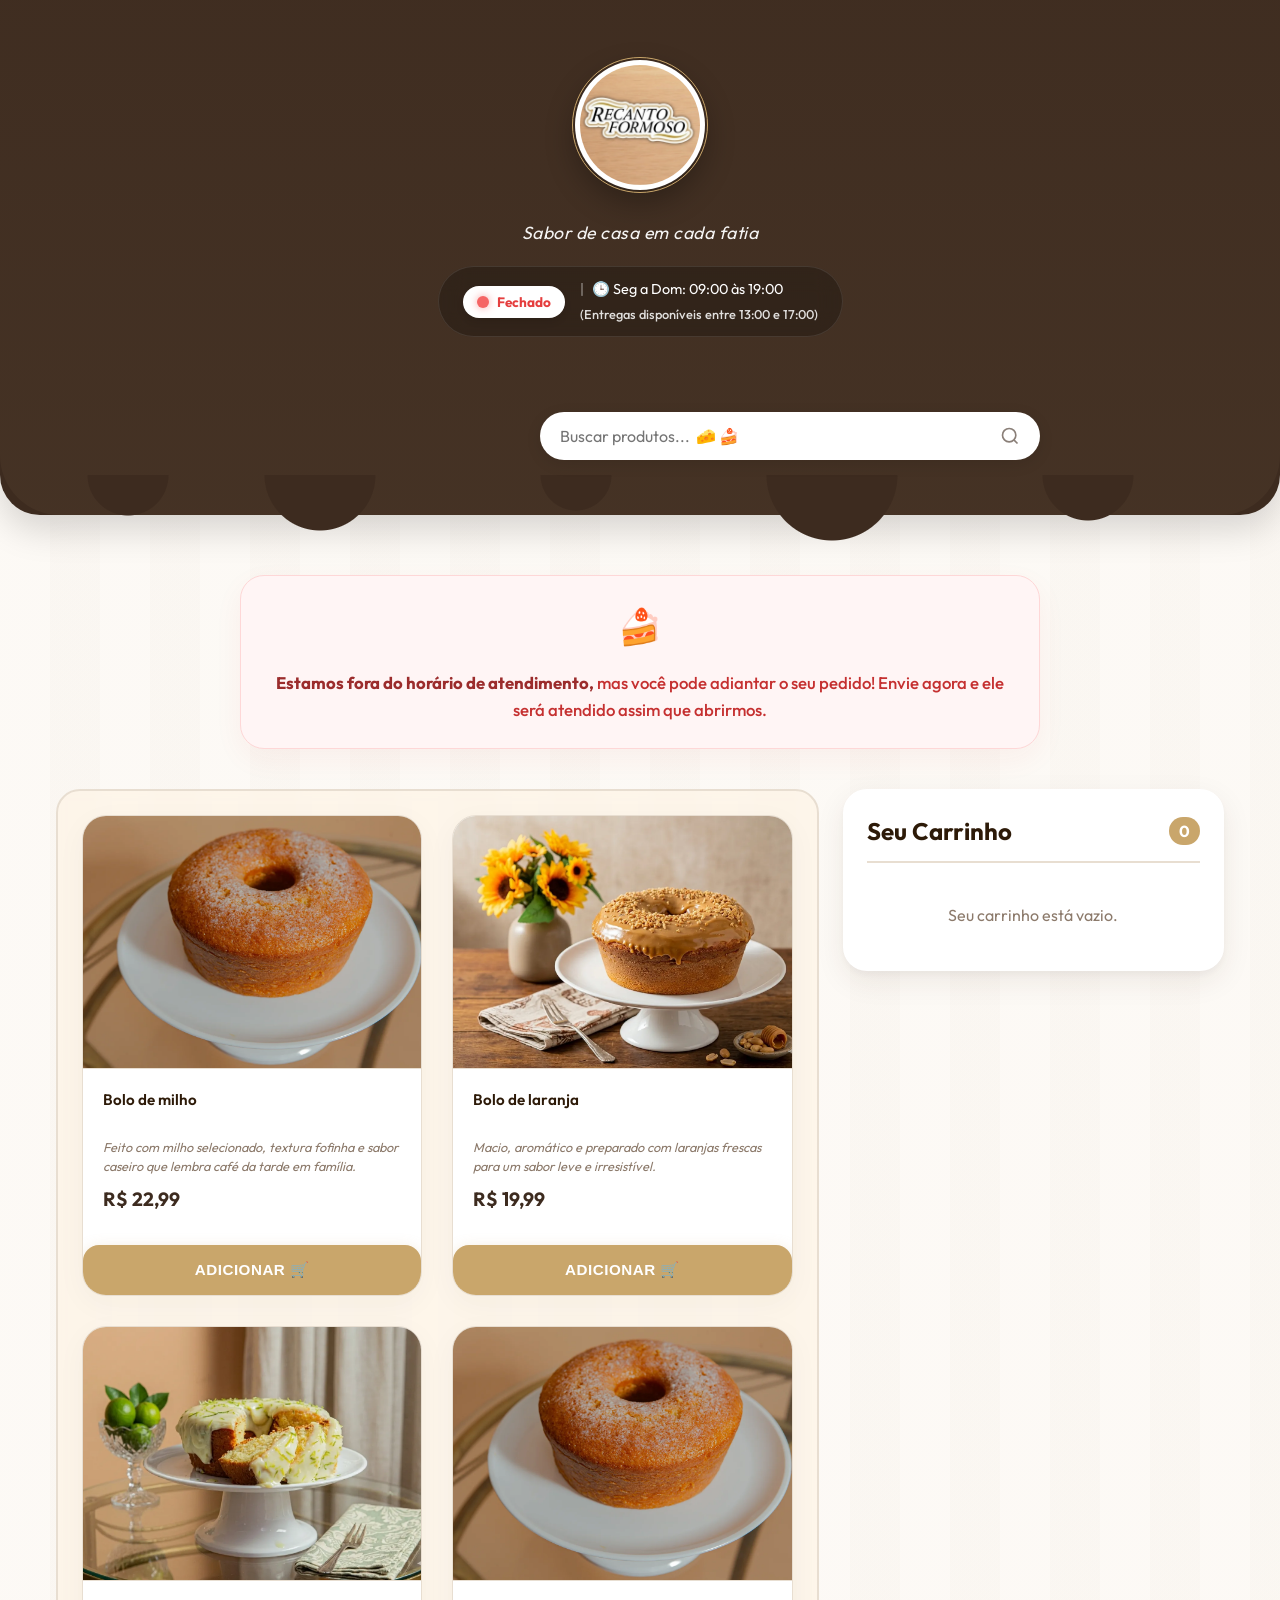
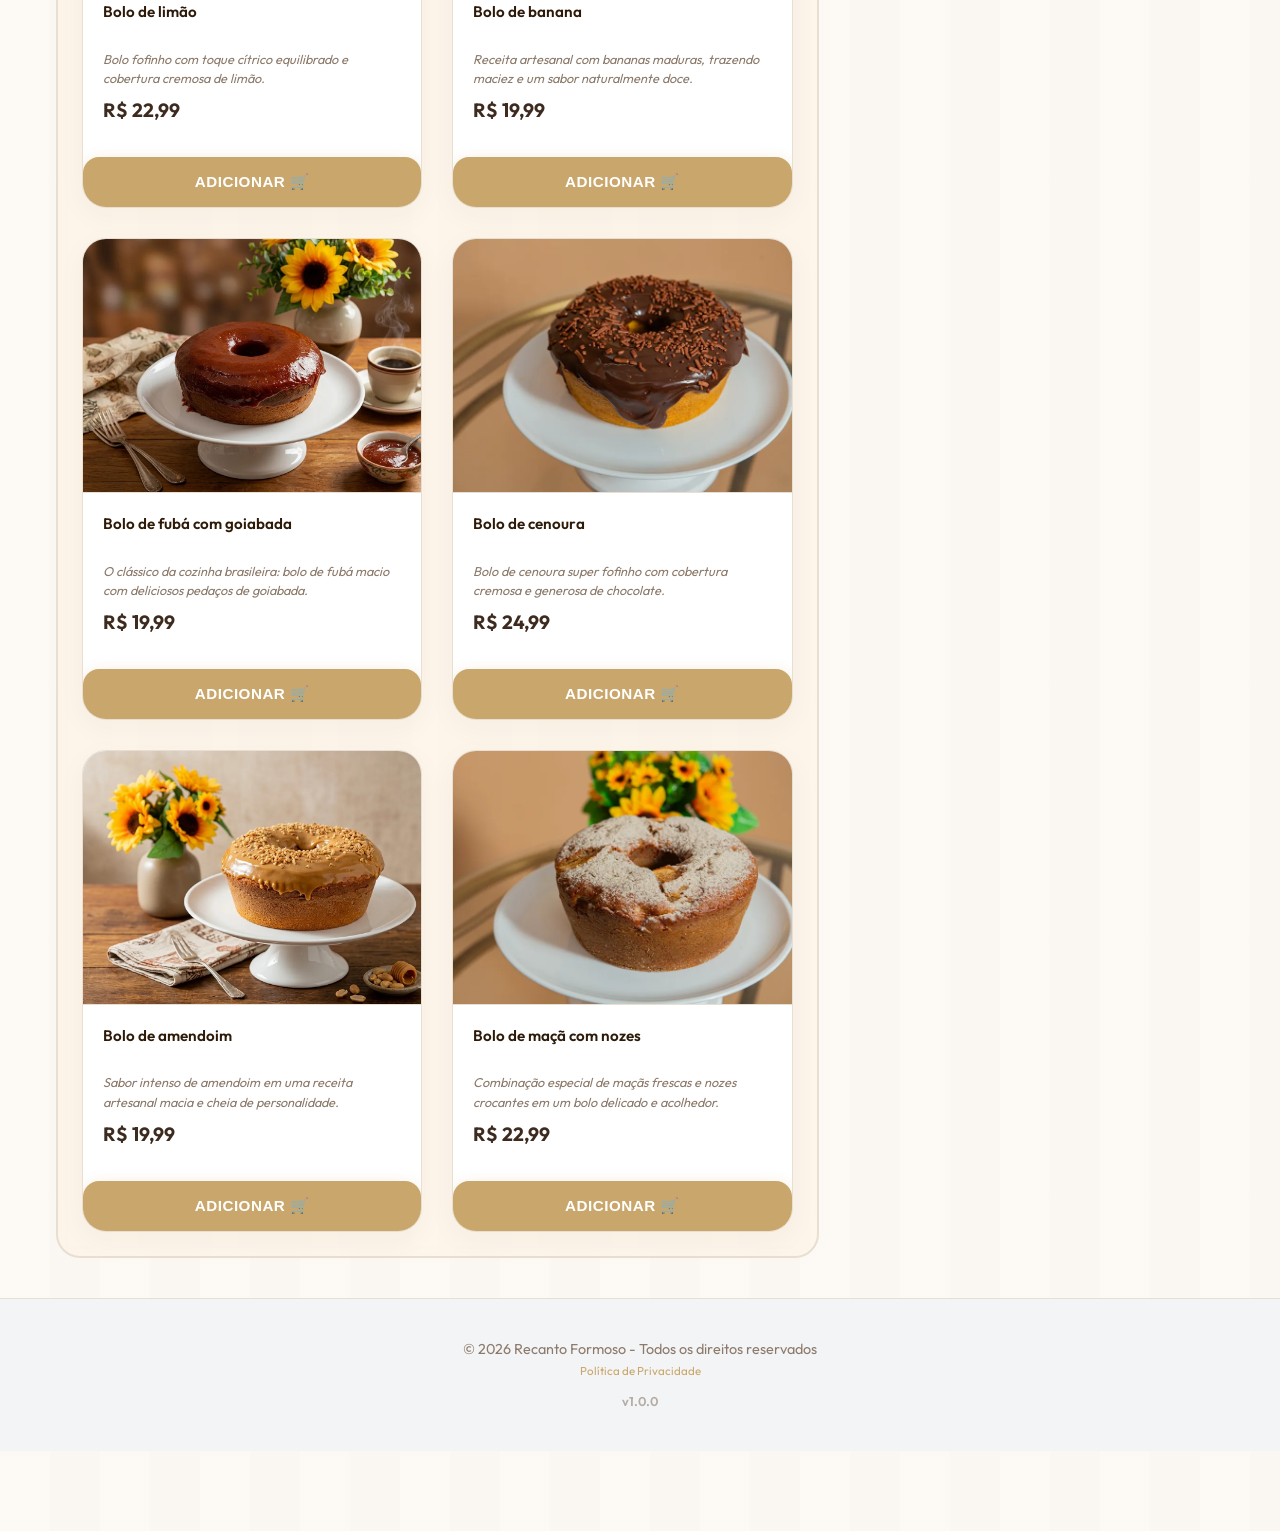
==== commit f82598ea: "style: garante quebra de linha nas informacoes de entrega" ====
--- a/index.html
+++ b/index.html
@@ -100,7 +100,7 @@
                     <span class="status-text">Fechado</span>
                 </div>
                 <div class="opening-details">
-                    <span class="opening-hours">| 🕒 Seg a Dom: 09:00 às 19:00</span>
+                    <span class="opening-hours"><span class="hours-sep">|</span> 🕒 Seg a Dom: 09:00 às 19:00</span>
                     <span class="delivery-info">(Entregas disponíveis entre 13:00 e 17:00)</span>
                 </div>
             </div>
--- a/style.css
+++ b/style.css
@@ -160,7 +160,12 @@
 .opening-details {
     display: flex;
     flex-direction: column;
+    align-items: center;
     gap: 4px;
+}
+
+.hours-sep {
+    display: none;
 }
 
 .delivery-info {
@@ -176,11 +181,17 @@
         border-radius: 100px;
         gap: 15px;
     }
-    
+
     .opening-details {
         flex-direction: column;
         align-items: flex-start;
         text-align: left;
+    }
+
+    .hours-sep {
+        display: inline;
+        margin-right: 5px;
+        opacity: 0.5;
     }
 }
 
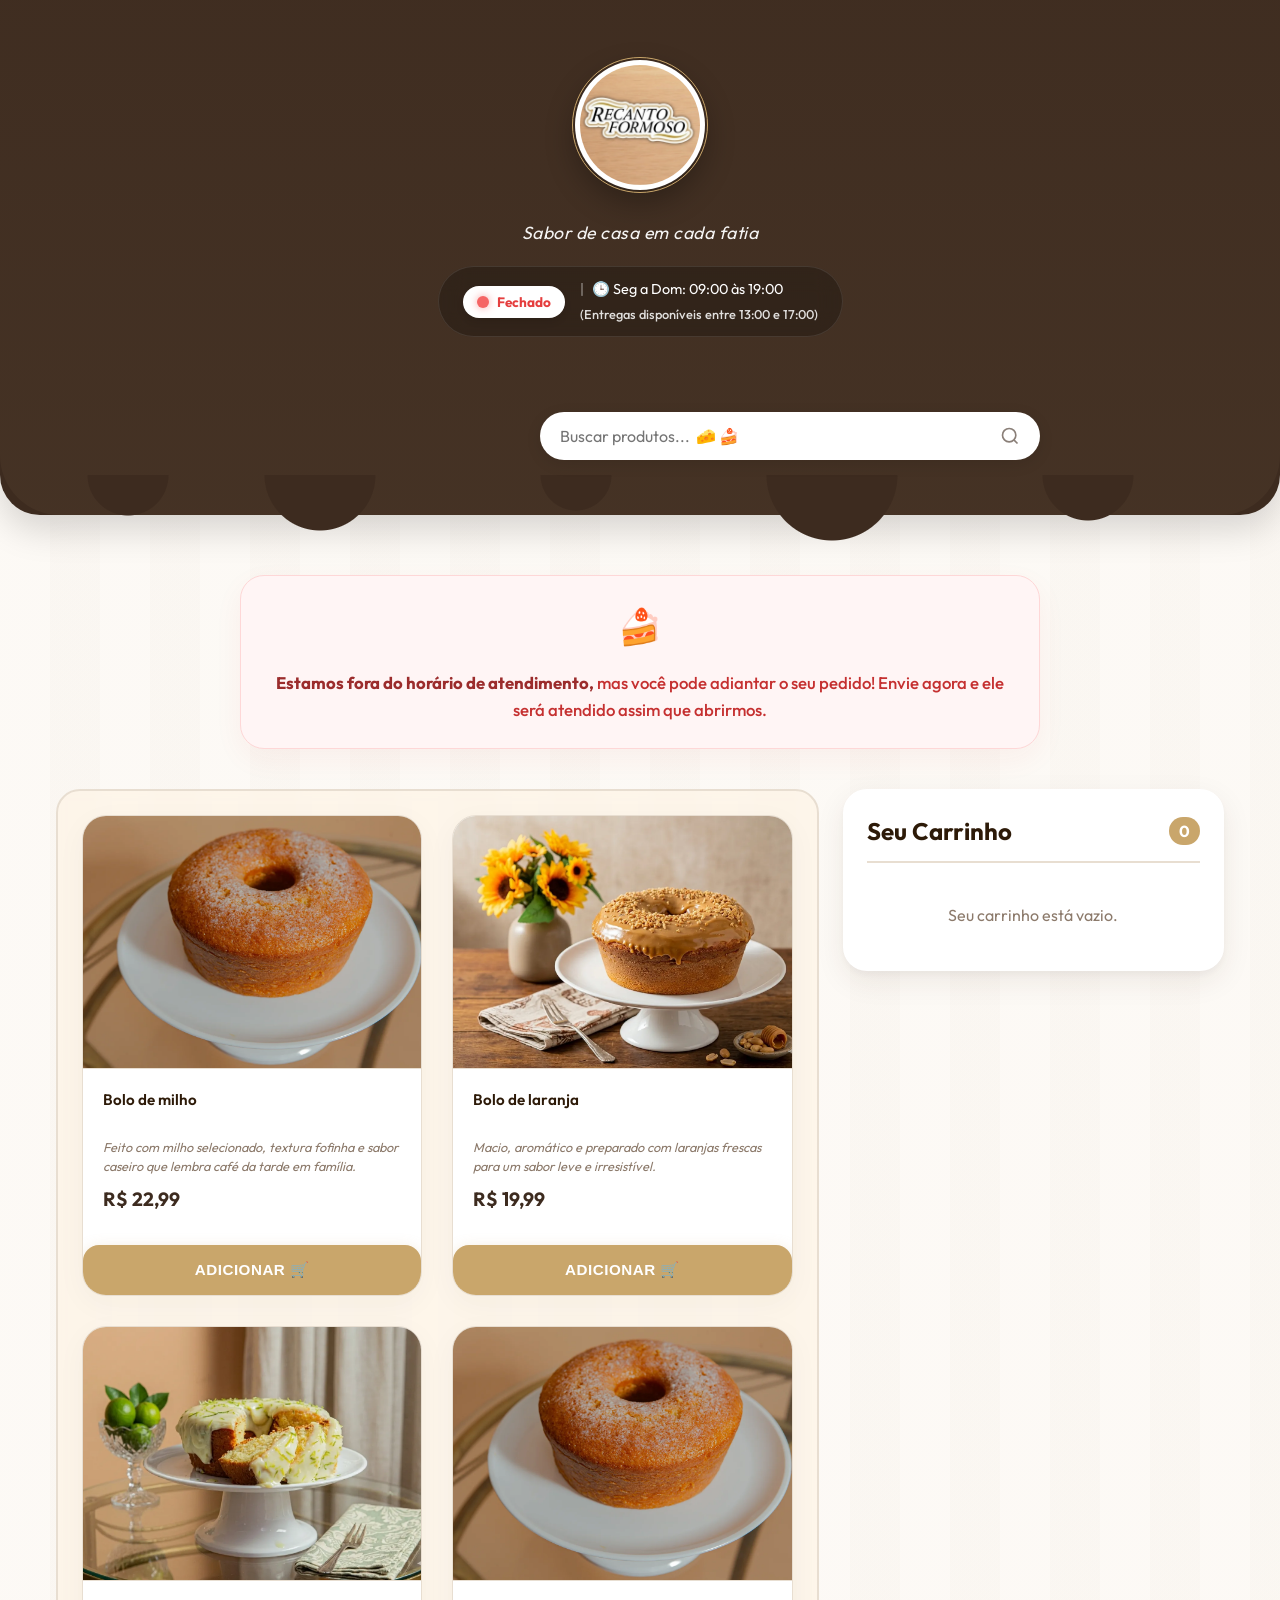
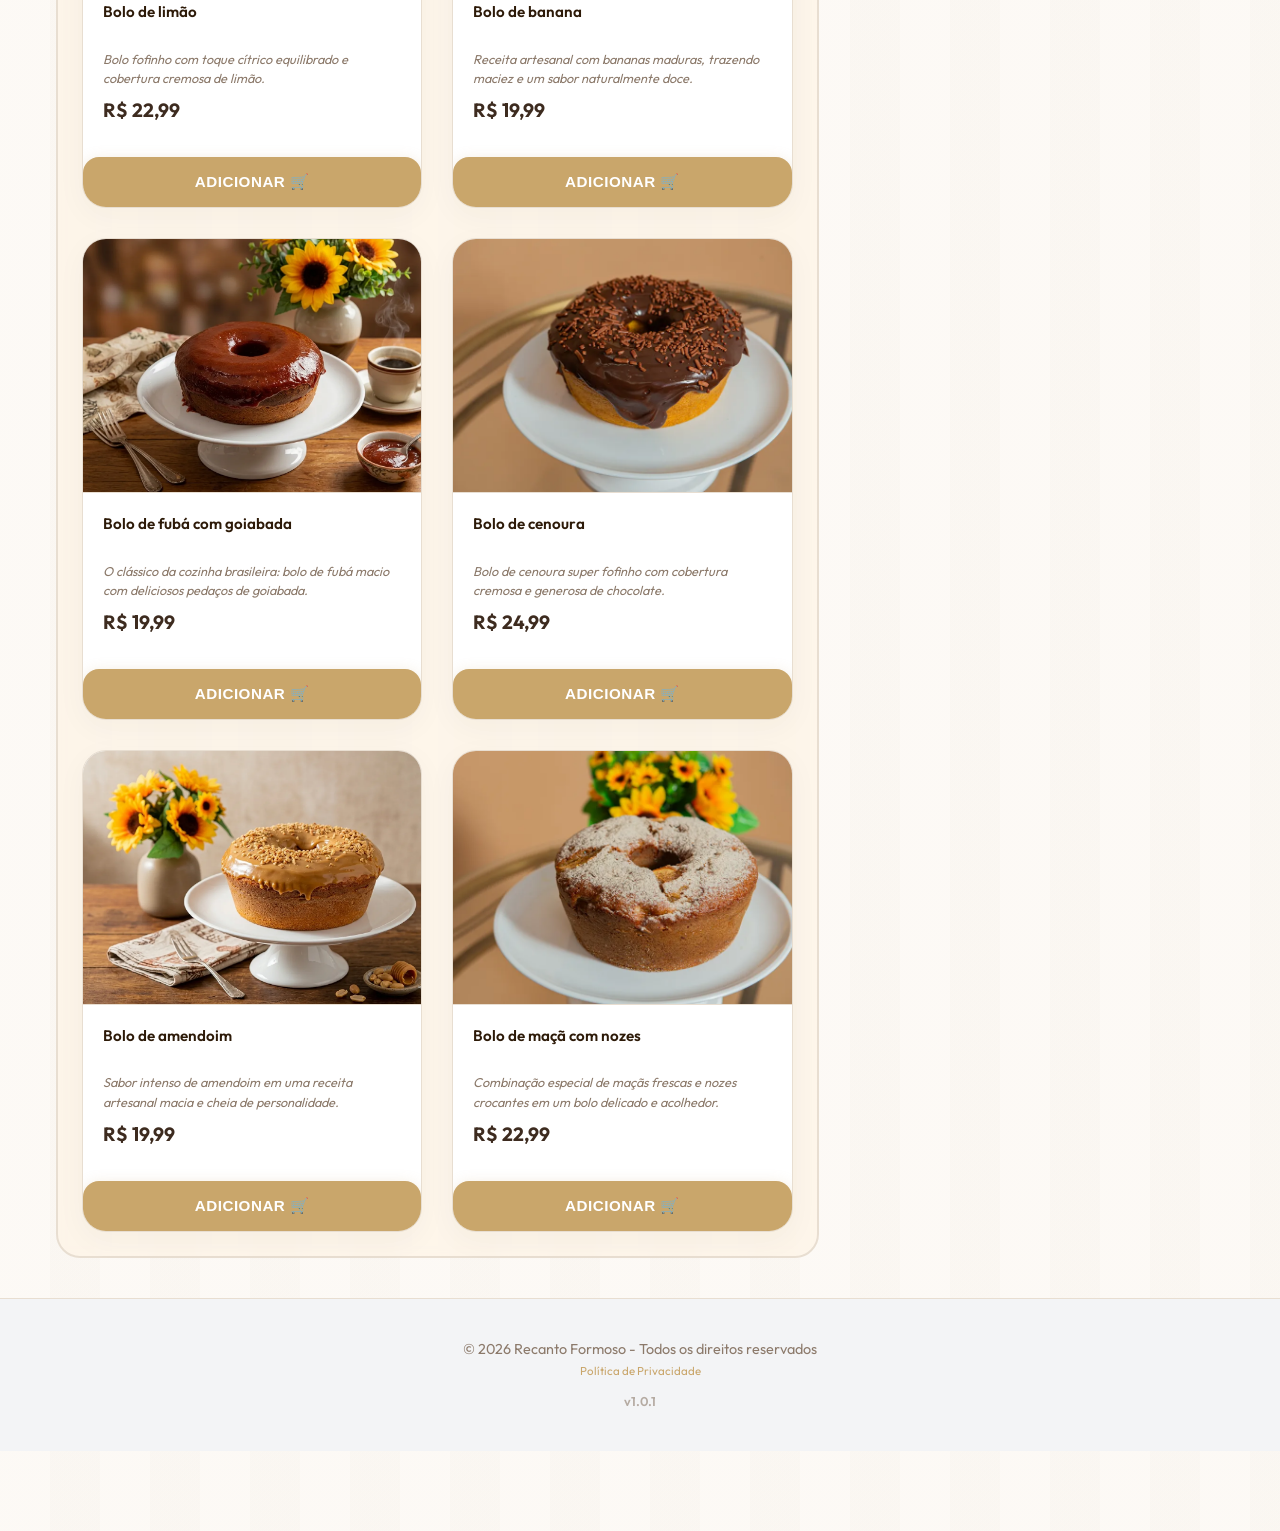
==== commit 00e9d35b: "feat: implementa cache busting e versionamento" ====
--- a/index.html
+++ b/index.html
@@ -36,7 +36,7 @@
     <meta property="twitter:image" content="https://bolos.recantoformoso.com/imgs/logo-recanto-fundo-out.png">
 
     <link rel="manifest" href="manifest.json" />
-    <link rel="stylesheet" href="style.css">
+    <link rel="stylesheet" href="style.css?v=1.0.1">
     <link rel="preconnect" href="https://fonts.googleapis.com">
     <link rel="preconnect" href="https://fonts.gstatic.com" crossorigin>
     <link href="https://fonts.googleapis.com/css2?family=Outfit:wght@300;400;600;700&display=swap" rel="stylesheet">
@@ -231,8 +231,8 @@
         <p class="app-version">v<span id="app-version-val">0.0.0</span></p>
     </footer>
 
-    <script src="data.js"></script>
-    <script src="app.js"></script>
+    <script src="data.js?v=1.0.1"></script>
+    <script src="app.js?v=1.0.1"></script>
 </body>
 
 </html>
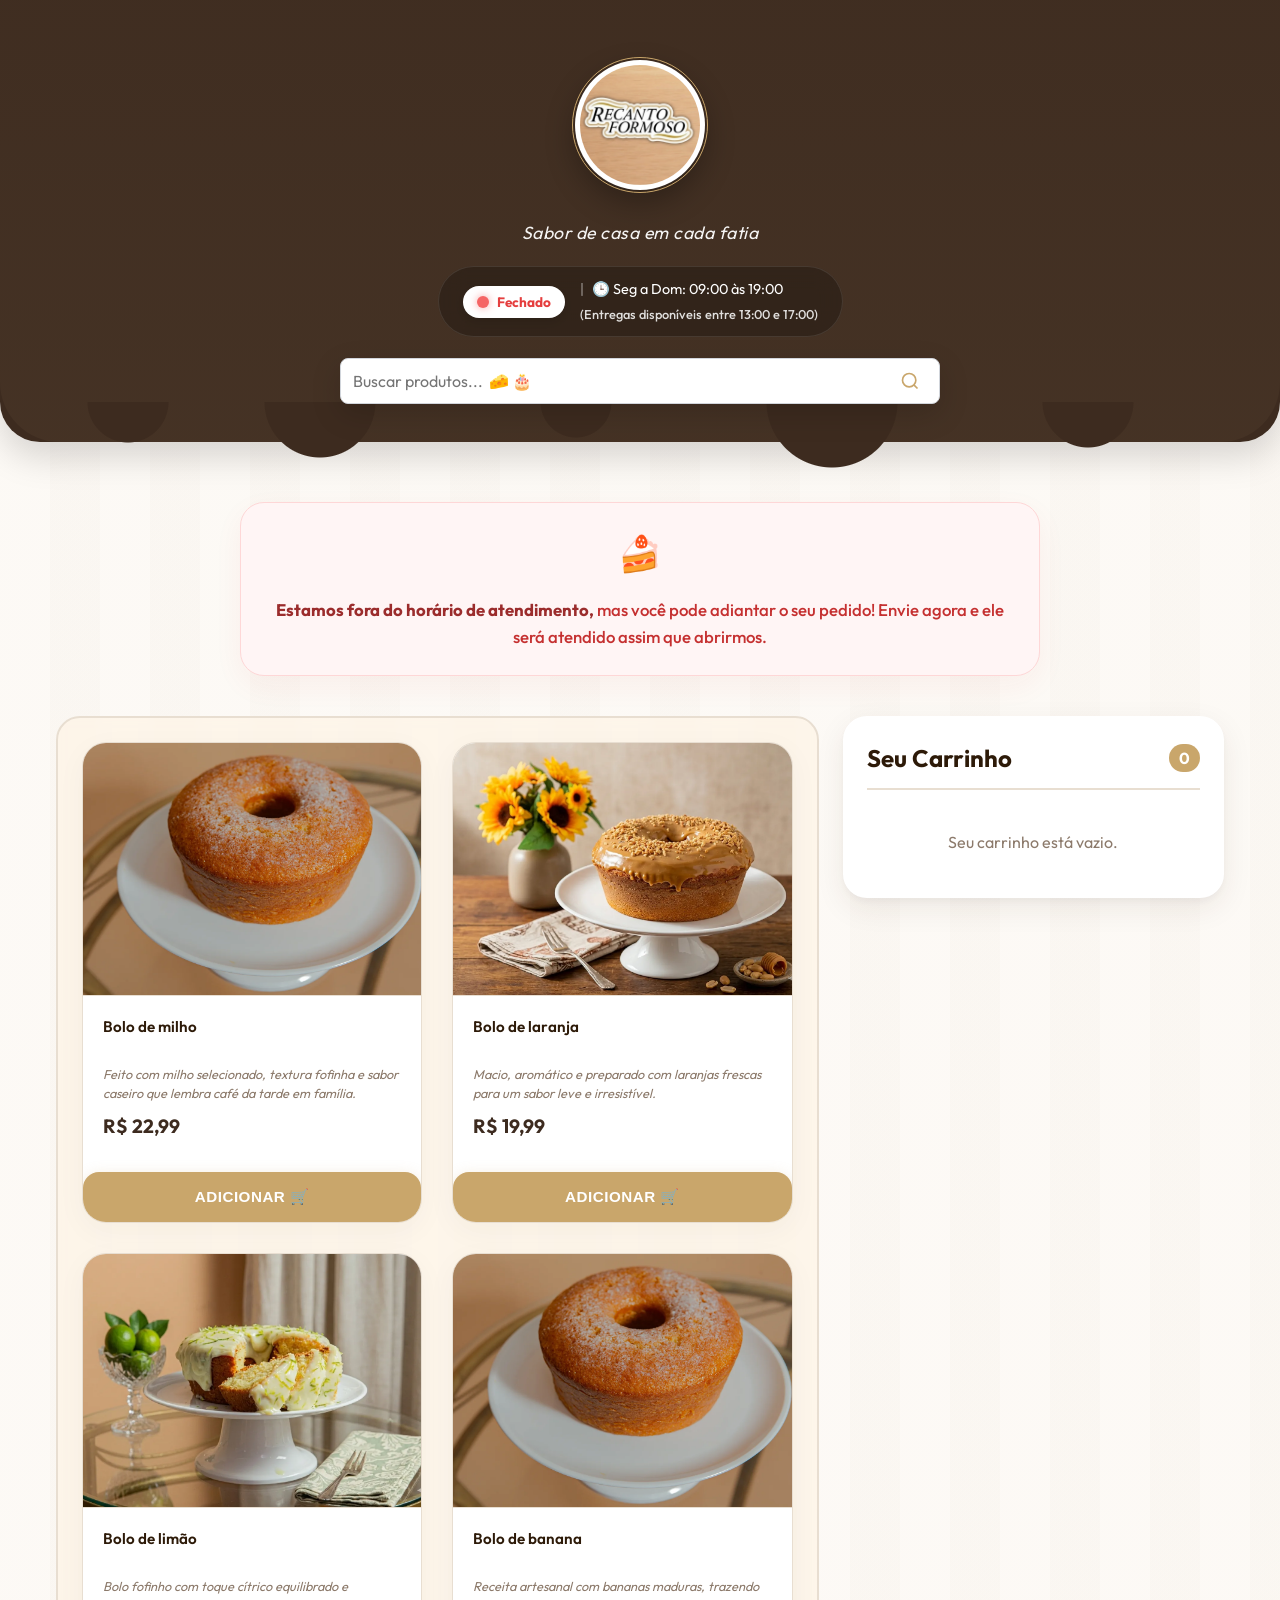
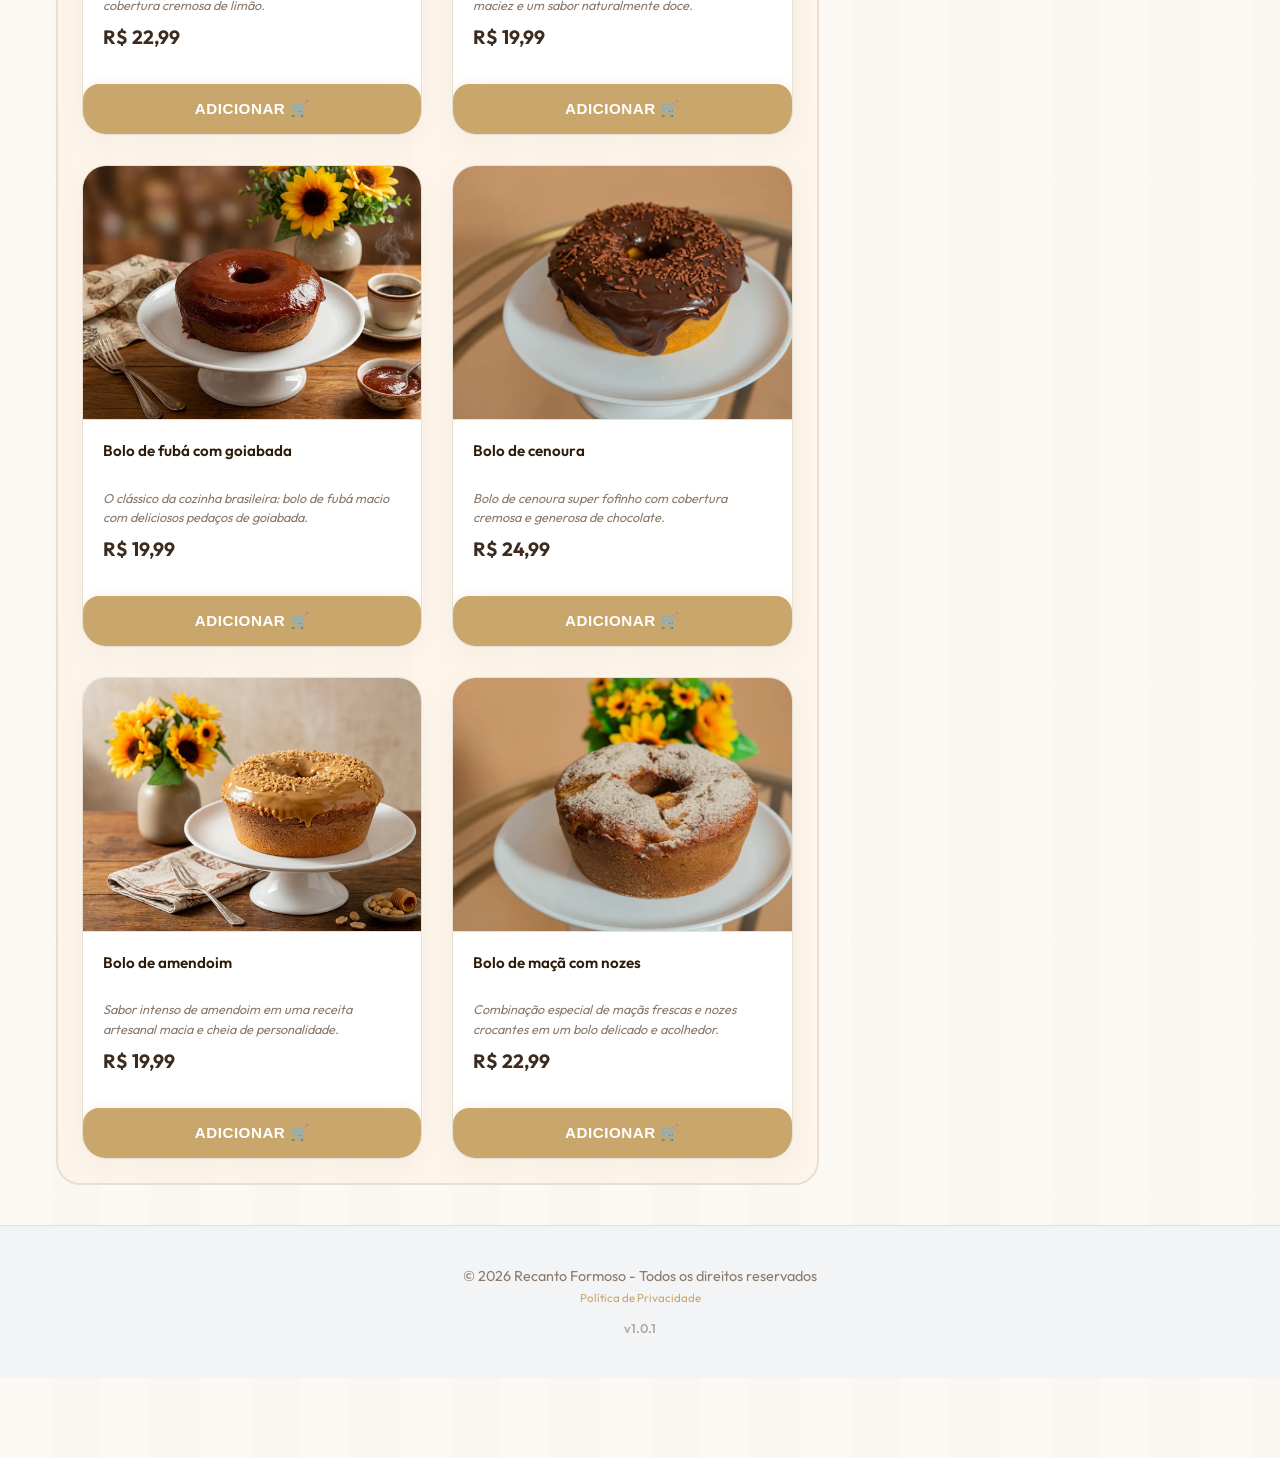
==== commit 82166051: "style: ajuste fino na busca e novo icone de bolo" ====
--- a/index.html
+++ b/index.html
@@ -107,7 +107,7 @@
 
             <!-- Search Bar -->
             <div class="search-container">
-                <input type="text" id="product-search" placeholder="Buscar produtos...  🧀 🍰" onkeyup="filterMenu()">
+                <input type="text" id="product-search" placeholder="Buscar produtos...  🧀 🎂" onkeyup="filterMenu()">
                 <svg class="search-icon" viewBox="0 0 24 24" width="20" height="20" stroke="currentColor"
                     stroke-width="2" fill="none">
                     <circle cx="11" cy="11" r="8"></circle>
--- a/style.css
+++ b/style.css
@@ -195,24 +195,24 @@
     }
 }
 
-/* Search Container repositioned to float */
+/* Search Container repositioned to float at the bottom center of header */
 .search-container {
     position: absolute;
-    bottom: -25px;
+    bottom: -42px;
     left: 50%;
     transform: translateX(-50%);
-    width: 90%;
+    width: 92%;
     max-width: 600px;
     z-index: 10;
 }
 
 .search-container input {
     width: 100%;
-    padding: 16px 50px 16px 24px;
-    border-radius: 50px;
-    border: none;
+    padding: 18px 55px 18px 28px; /* Slightly more padding for the extra roundness */
+    border-radius: 100px;
+    border: 2px solid var(--bg-color); /* Subtle border for definition */
     background: white;
-    box-shadow: 0 10px 30px rgba(0, 0, 0, 0.1);
+    box-shadow: 0 10px 30px rgba(0, 0, 0, 0.15);
     font-size: 1rem;
     color: var(--text-main);
     outline: none;
@@ -220,8 +220,9 @@
 }
 
 .search-container input:focus {
-    box-shadow: 0 10px 35px rgba(201, 166, 107, 0.2);
+    box-shadow: 0 10px 35px rgba(201, 166, 107, 0.3);
     transform: translateY(-2px);
+    border-color: var(--accent);
 }
 
 .search-icon {
@@ -734,40 +735,7 @@
     font-weight: 600;
 }
 
-/* Search Bar */
-.search-container {
-    margin-top: 25px;
-    position: relative;
-    max-width: 500px;
-    margin-left: auto;
-    margin-right: auto;
-}
-
-#product-search {
-    width: 100%;
-    padding: 14px 20px;
-    padding-right: 50px;
-    border-radius: 30px;
-    border: none;
-    font-size: 1rem;
-    box-shadow: 0 4px 15px rgba(0, 0, 0, 0.1);
-    outline: none;
-    transition: all 0.3s;
-}
-
-#product-search:focus {
-    box-shadow: 0 6px 20px rgba(0, 0, 0, 0.15);
-    transform: translateY(-2px);
-}
-
-.search-icon {
-    position: absolute;
-    right: 20px;
-    top: 50%;
-    transform: translateY(-50%);
-    color: var(--primary);
-    opacity: 0.6;
-}
+
 
 /* Category Nav */
 .category-nav {
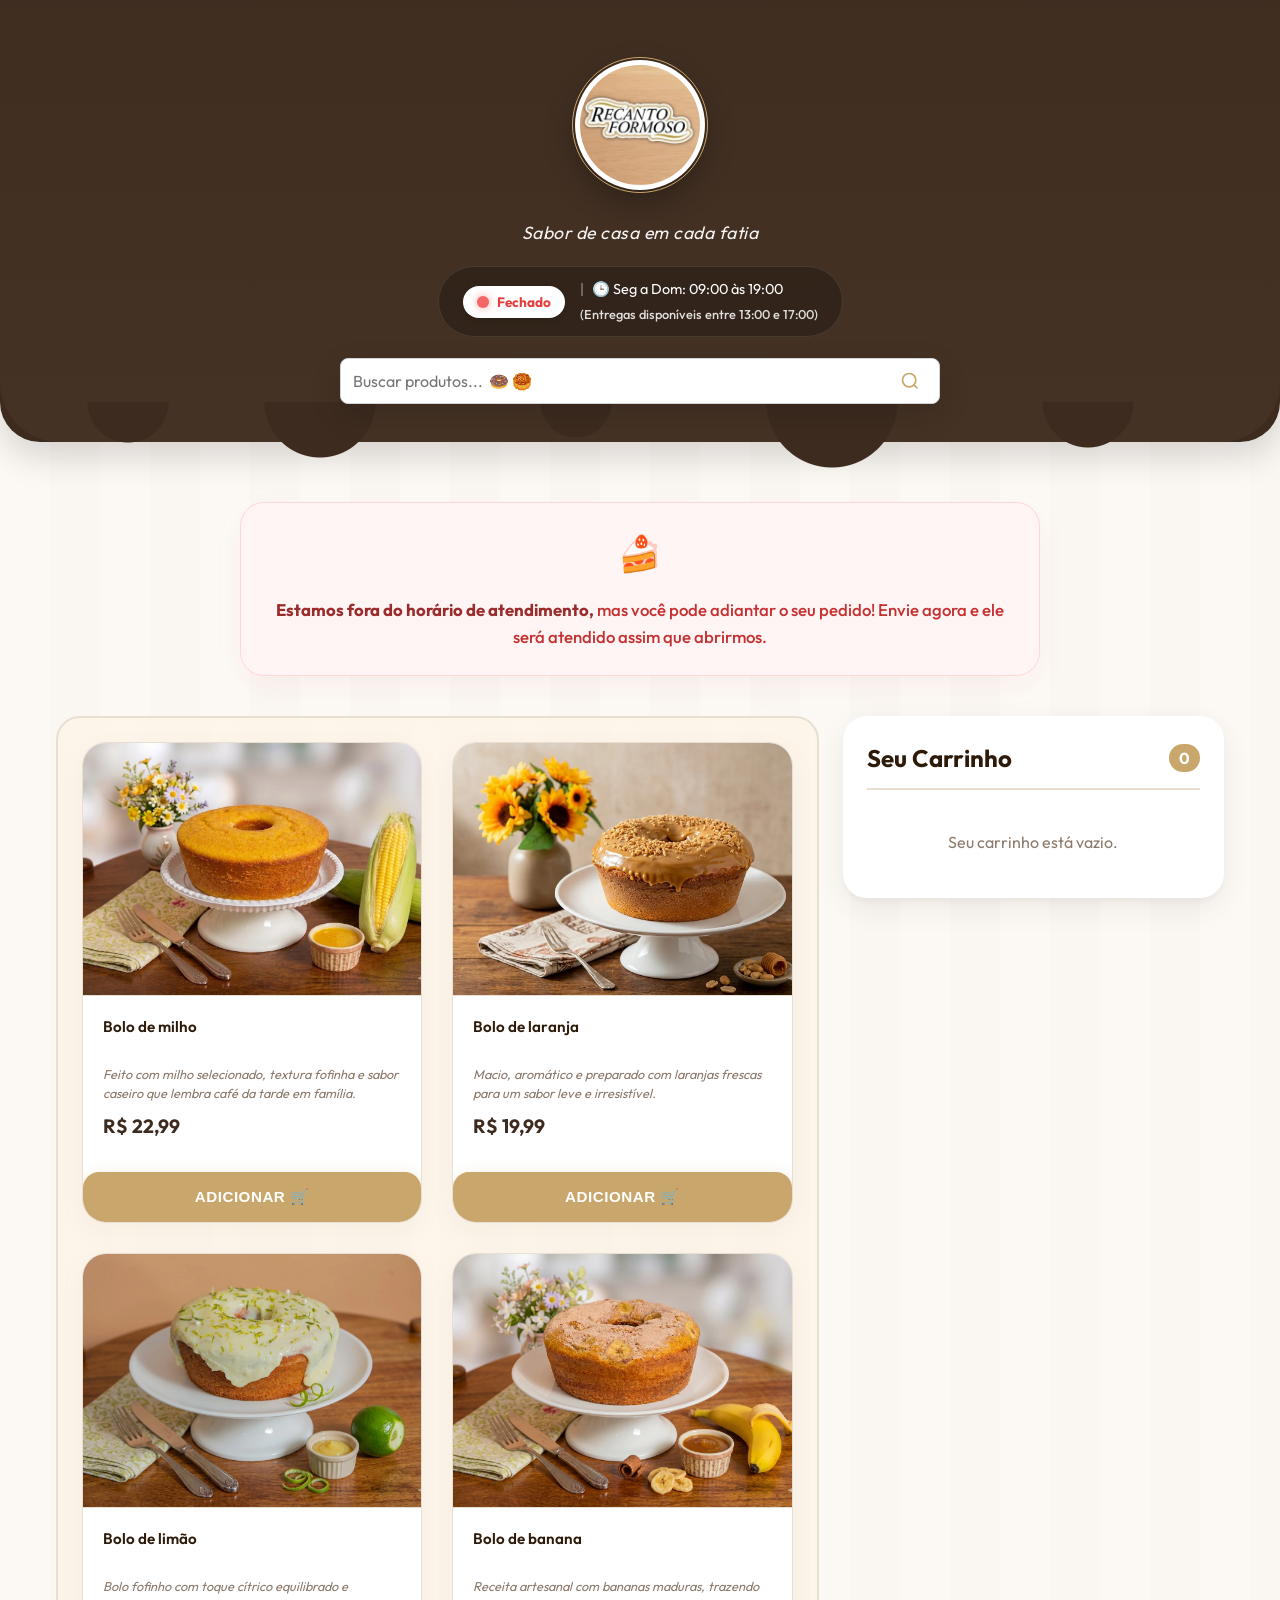
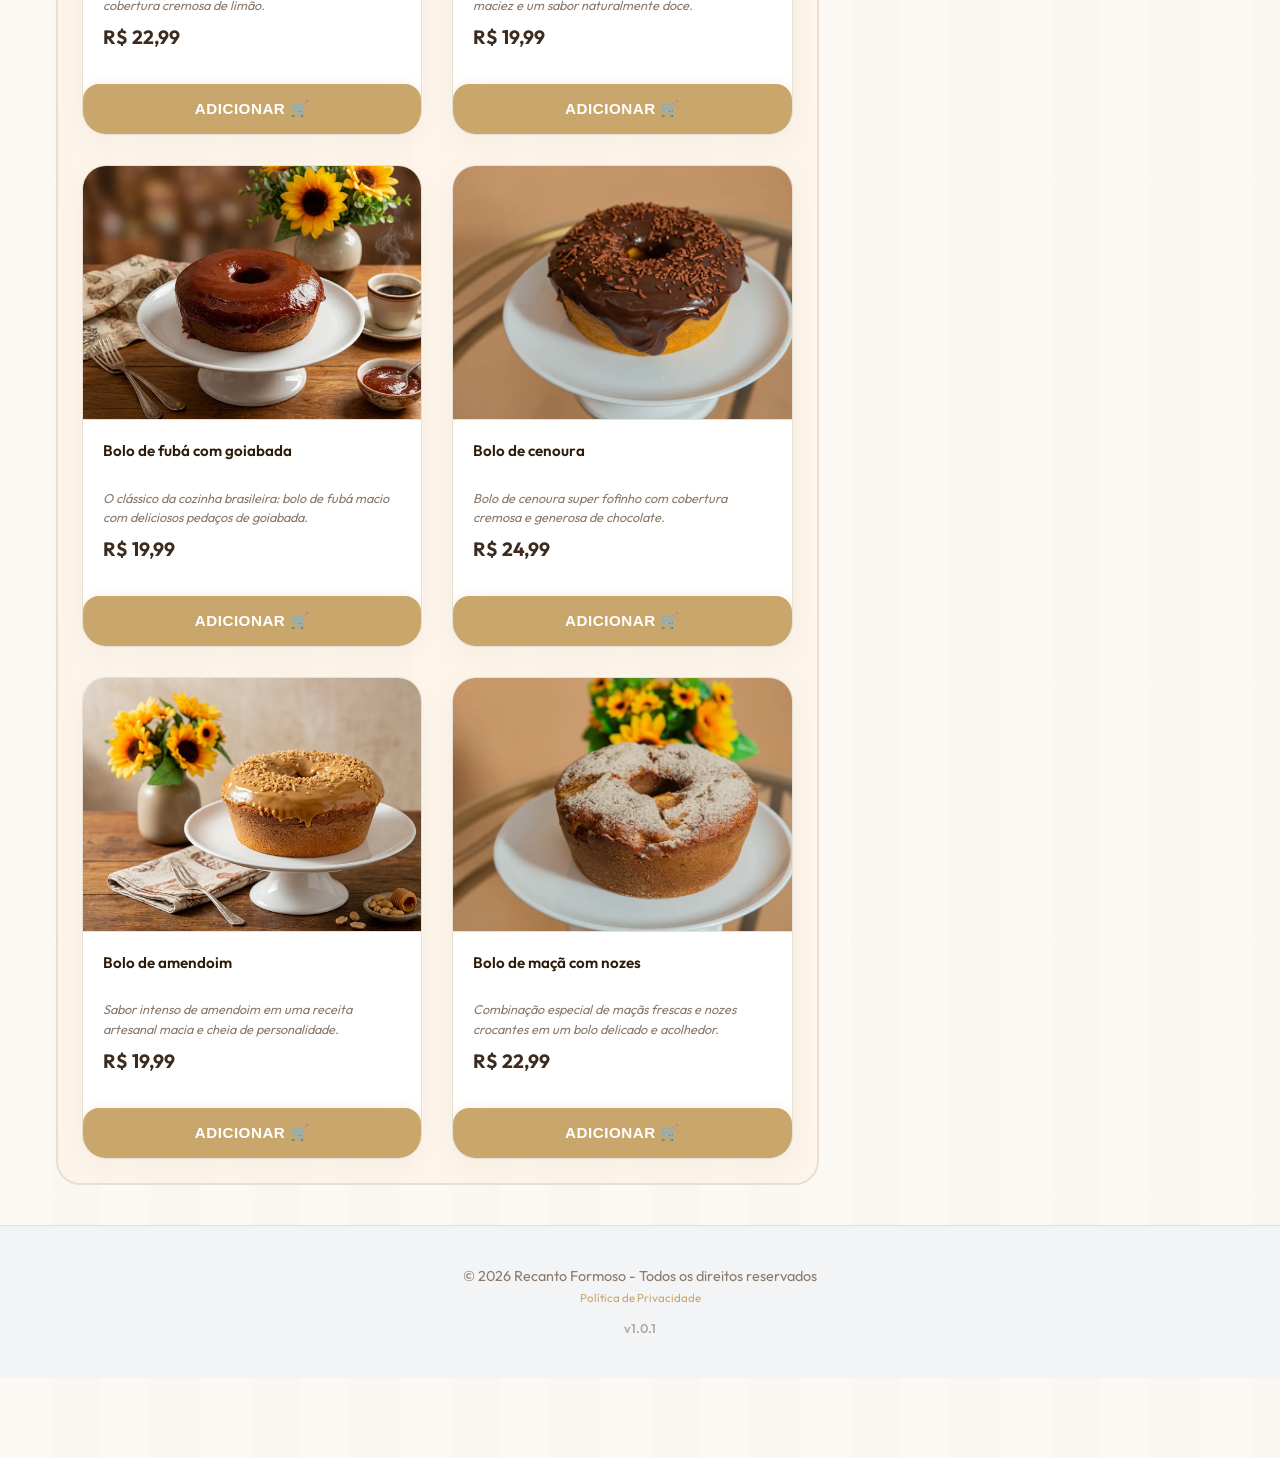
==== commit 98c80a90: "style: atualiza emojis da busca para rosca e bolo lunar" ====
--- a/index.html
+++ b/index.html
@@ -9,9 +9,9 @@
         content="Encomende os melhores bolos artesanais e caseiros de Taubaté no Recanto Formoso. Bolos frescos, receitas de família e entrega rápida em Taubaté e região. Peça pelo WhatsApp!">
     <meta name="keywords"
         content="bolos taubaté, bolo caseiro taubaté, entrega de bolos taubaté, recanto formoso, bolos artesanais">
-    <link rel="icon" type="image/png" href="./favicon-96x96.png" sizes="96x96" />
+    <link rel="icon" type="image/webp" href="./favicon-96x96.webp" sizes="96x96" />
     <link rel="shortcut icon" href="./favicon.ico" />
-    <link rel="apple-touch-icon" sizes="180x180" href="./apple-touch-icon.png" />
+    <link rel="apple-touch-icon" sizes="180x180" href="./apple-touch-icon.webp" />
     <meta name="apple-mobile-web-app-title" content="Recanto Formoso" />
     <meta name="mobile-web-app-capable" content="yes">
     <meta name="apple-mobile-web-app-capable" content="yes">
@@ -25,7 +25,7 @@
     <meta property="og:title" content="Recanto Formoso | Bolos Artesanais">
     <meta property="og:description"
         content="Encomende os melhores bolos artesanais e caseiros de Taubaté. Peça pelo nosso aplicativo!">
-    <meta property="og:image" content="https://bolos.recantoformoso.com/imgs/logo-recanto-fundo-out.png">
+    <meta property="og:image" content="https://bolos.recantoformoso.com/imgs/logo-recanto-fundo-out.webp">
 
     <!-- Twitter -->
     <meta property="twitter:card" content="summary_large_image">
@@ -33,7 +33,7 @@
     <meta property="twitter:title" content="Recanto Formoso | Bolos Artesanais">
     <meta property="twitter:description"
         content="Encomende os melhores bolos artesanais e caseiros de Taubaté. Peça pelo nosso aplicativo!">
-    <meta property="twitter:image" content="https://bolos.recantoformoso.com/imgs/logo-recanto-fundo-out.png">
+    <meta property="twitter:image" content="https://bolos.recantoformoso.com/imgs/logo-recanto-fundo-out.webp">
 
     <link rel="manifest" href="manifest.json" />
     <link rel="stylesheet" href="style.css?v=1.0.1">
@@ -47,7 +47,7 @@
       "@context": "https://schema.org",
       "@type": "Bakery",
       "name": "Recanto Formoso",
-      "image": "imgs/logo-recanto-fundo-out.png",
+      "image": "imgs/logo-recanto-fundo-out.webp",
       "@id": "https://bolos.recantoformoso.com/",
       "url": "https://bolos.recantoformoso.com/",
       "telephone": "+5512992595613",
@@ -107,7 +107,7 @@
 
             <!-- Search Bar -->
             <div class="search-container">
-                <input type="text" id="product-search" placeholder="Buscar produtos...  🧀 🎂" onkeyup="filterMenu()">
+                <input type="text" id="product-search" placeholder="Buscar produtos...  🍩 🥮" onkeyup="filterMenu()">
                 <svg class="search-icon" viewBox="0 0 24 24" width="20" height="20" stroke="currentColor"
                     stroke-width="2" fill="none">
                     <circle cx="11" cy="11" r="8"></circle>
--- a/style.css
+++ b/style.css
@@ -208,8 +208,8 @@
 
 .search-container input {
     width: 100%;
-    padding: 18px 55px 18px 28px; /* Slightly more padding for the extra roundness */
-    border-radius: 100px;
+    padding: 20px 60px 20px 32px; /* Taller field for better pill shape */
+    border-radius: 999px;
     border: 2px solid var(--bg-color); /* Subtle border for definition */
     background: white;
     box-shadow: 0 10px 30px rgba(0, 0, 0, 0.15);
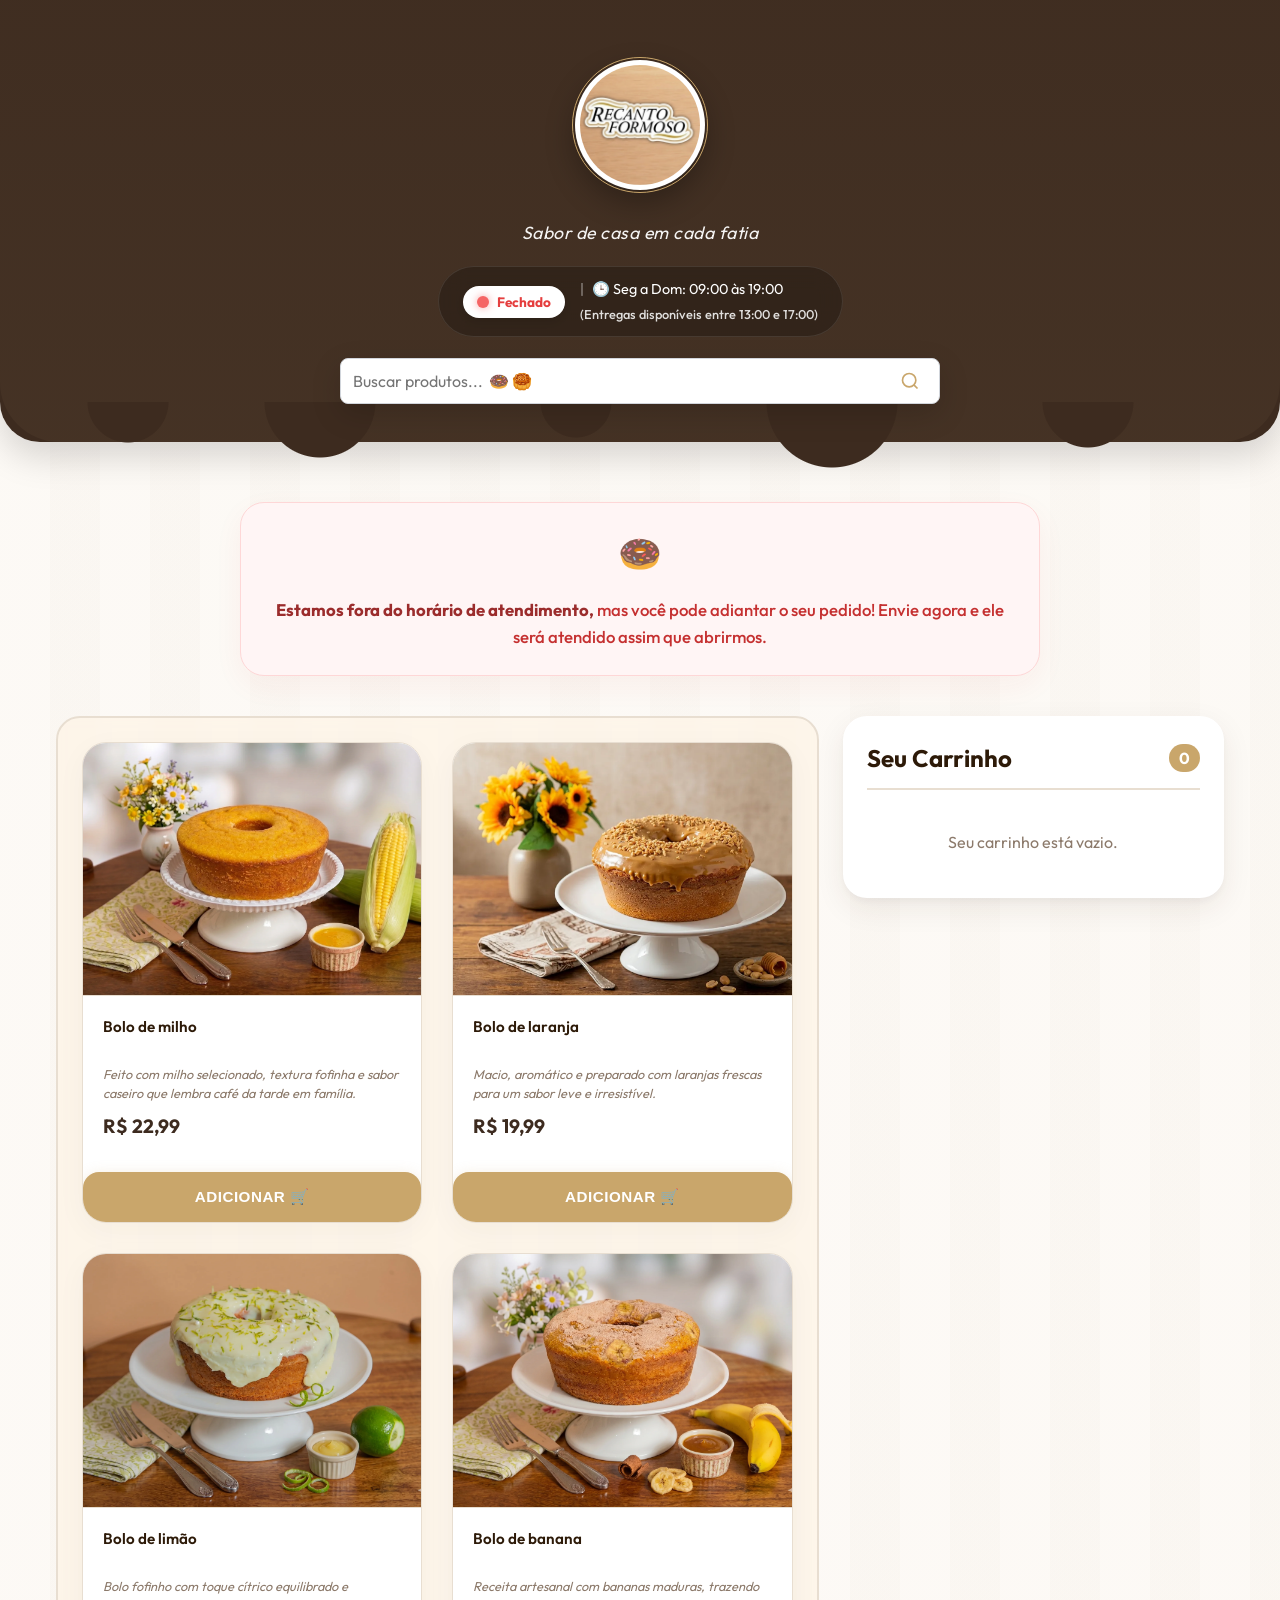
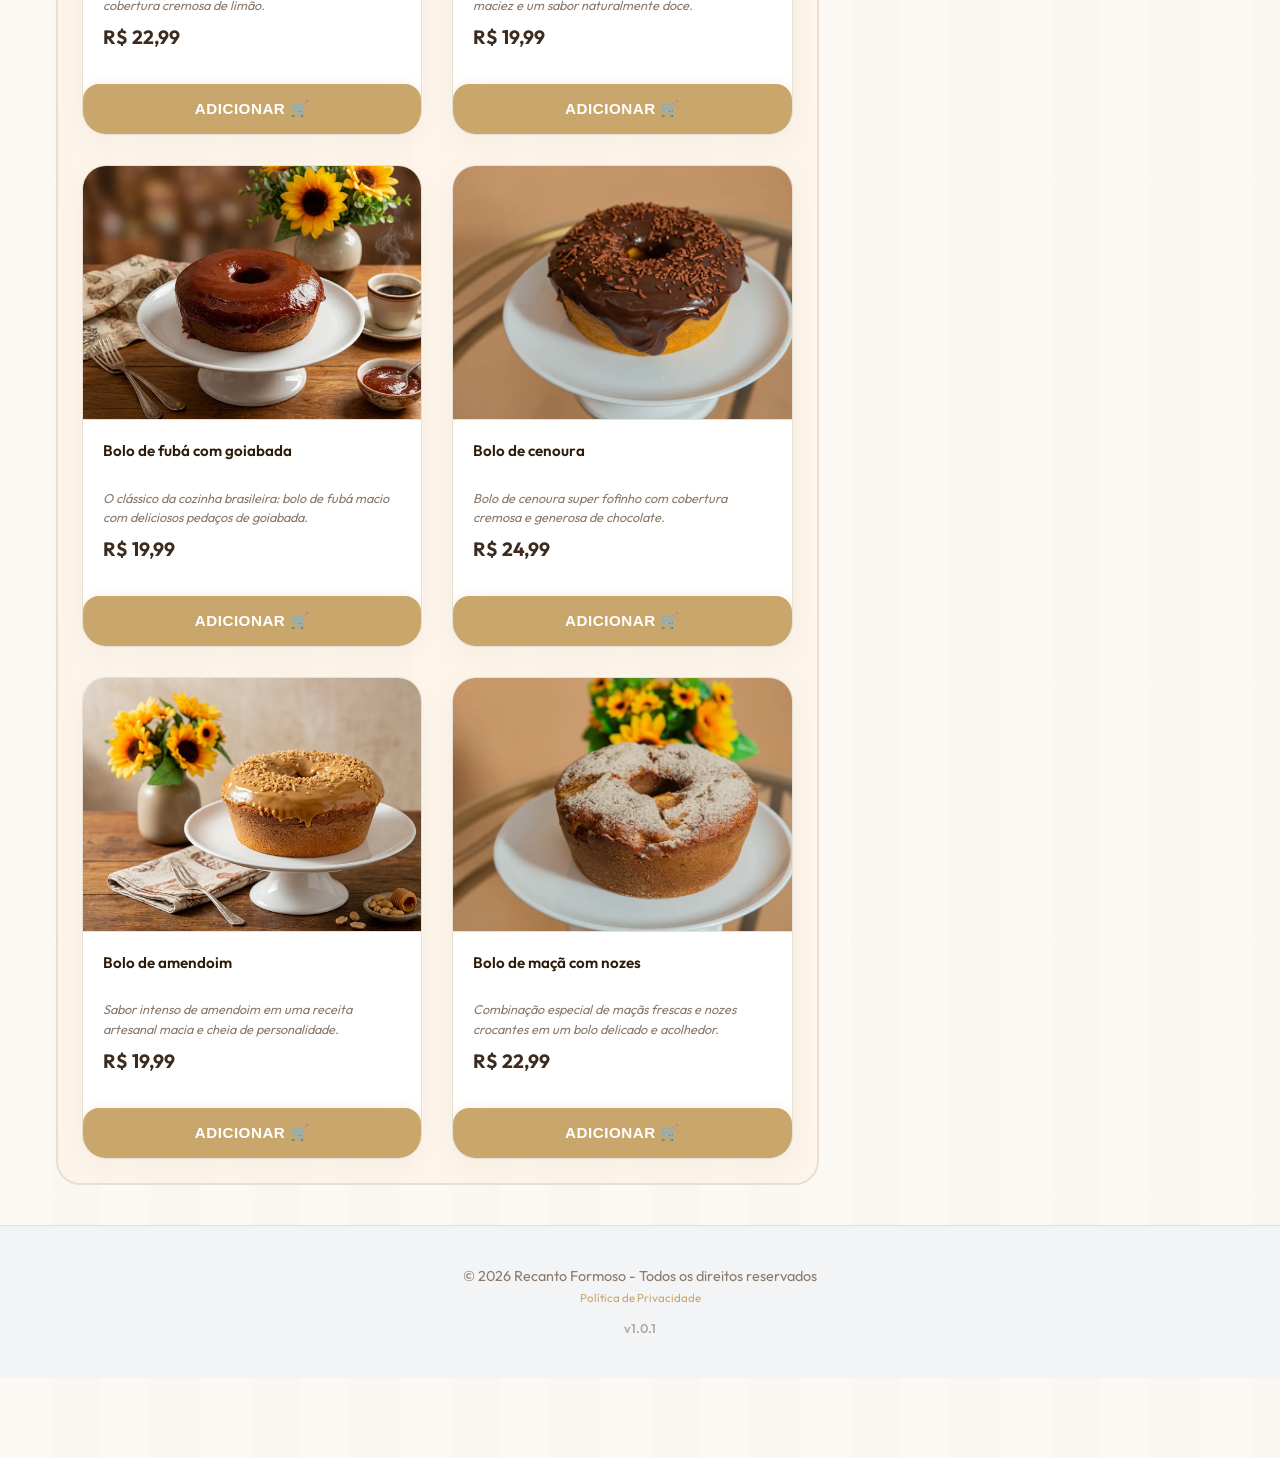
==== commit 2f4ee700: "style: troca icone de fatia por rosca no banner de fechado" ====
--- a/index.html
+++ b/index.html
@@ -125,7 +125,7 @@
     <!-- Out of hours banner -->
     <div id="closed-banner" class="closed-banner hidden">
         <div class="banner-content">
-            <div class="banner-header-icon">🍰</div>
+            <div class="banner-header-icon">🍩</div>
             <p><strong>Estamos fora do horário de atendimento,</strong> mas você pode adiantar o seu pedido! Envie agora
                 e ele será atendido assim que abrirmos.</p>
         </div>
